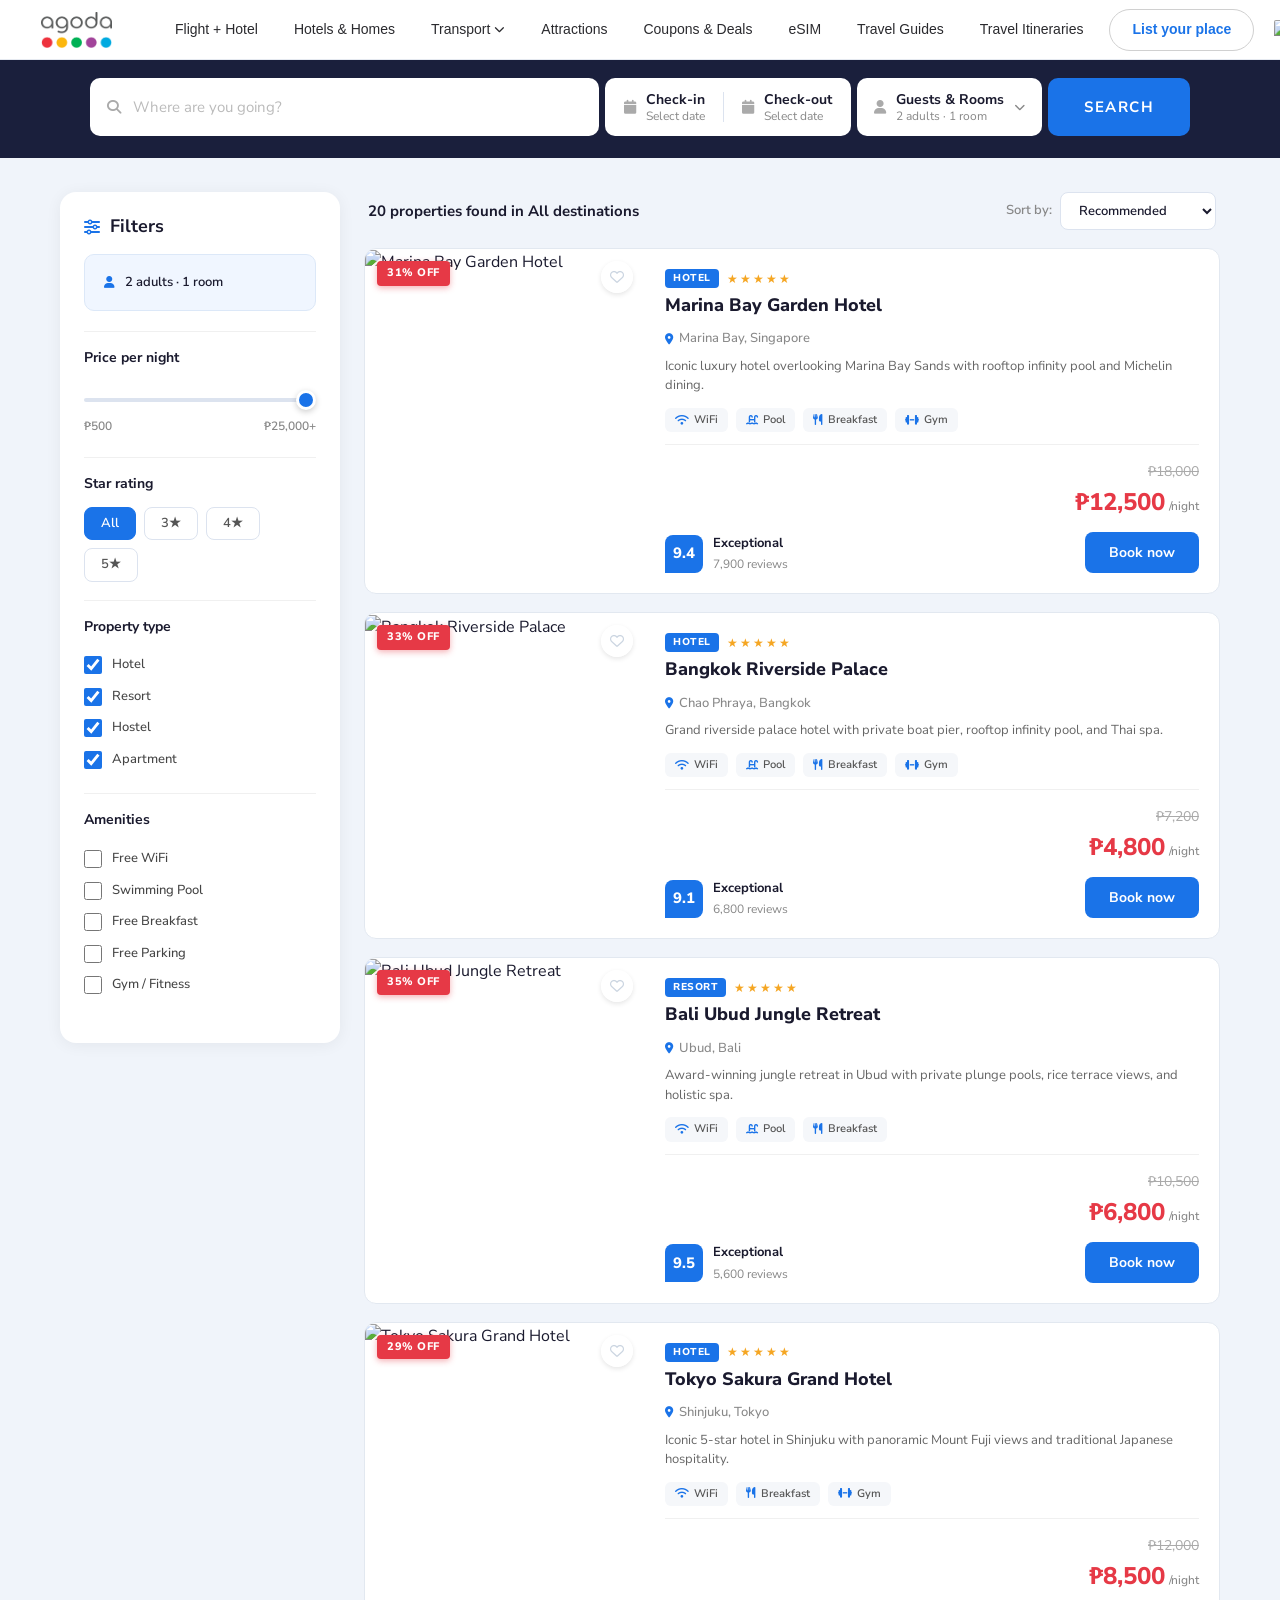
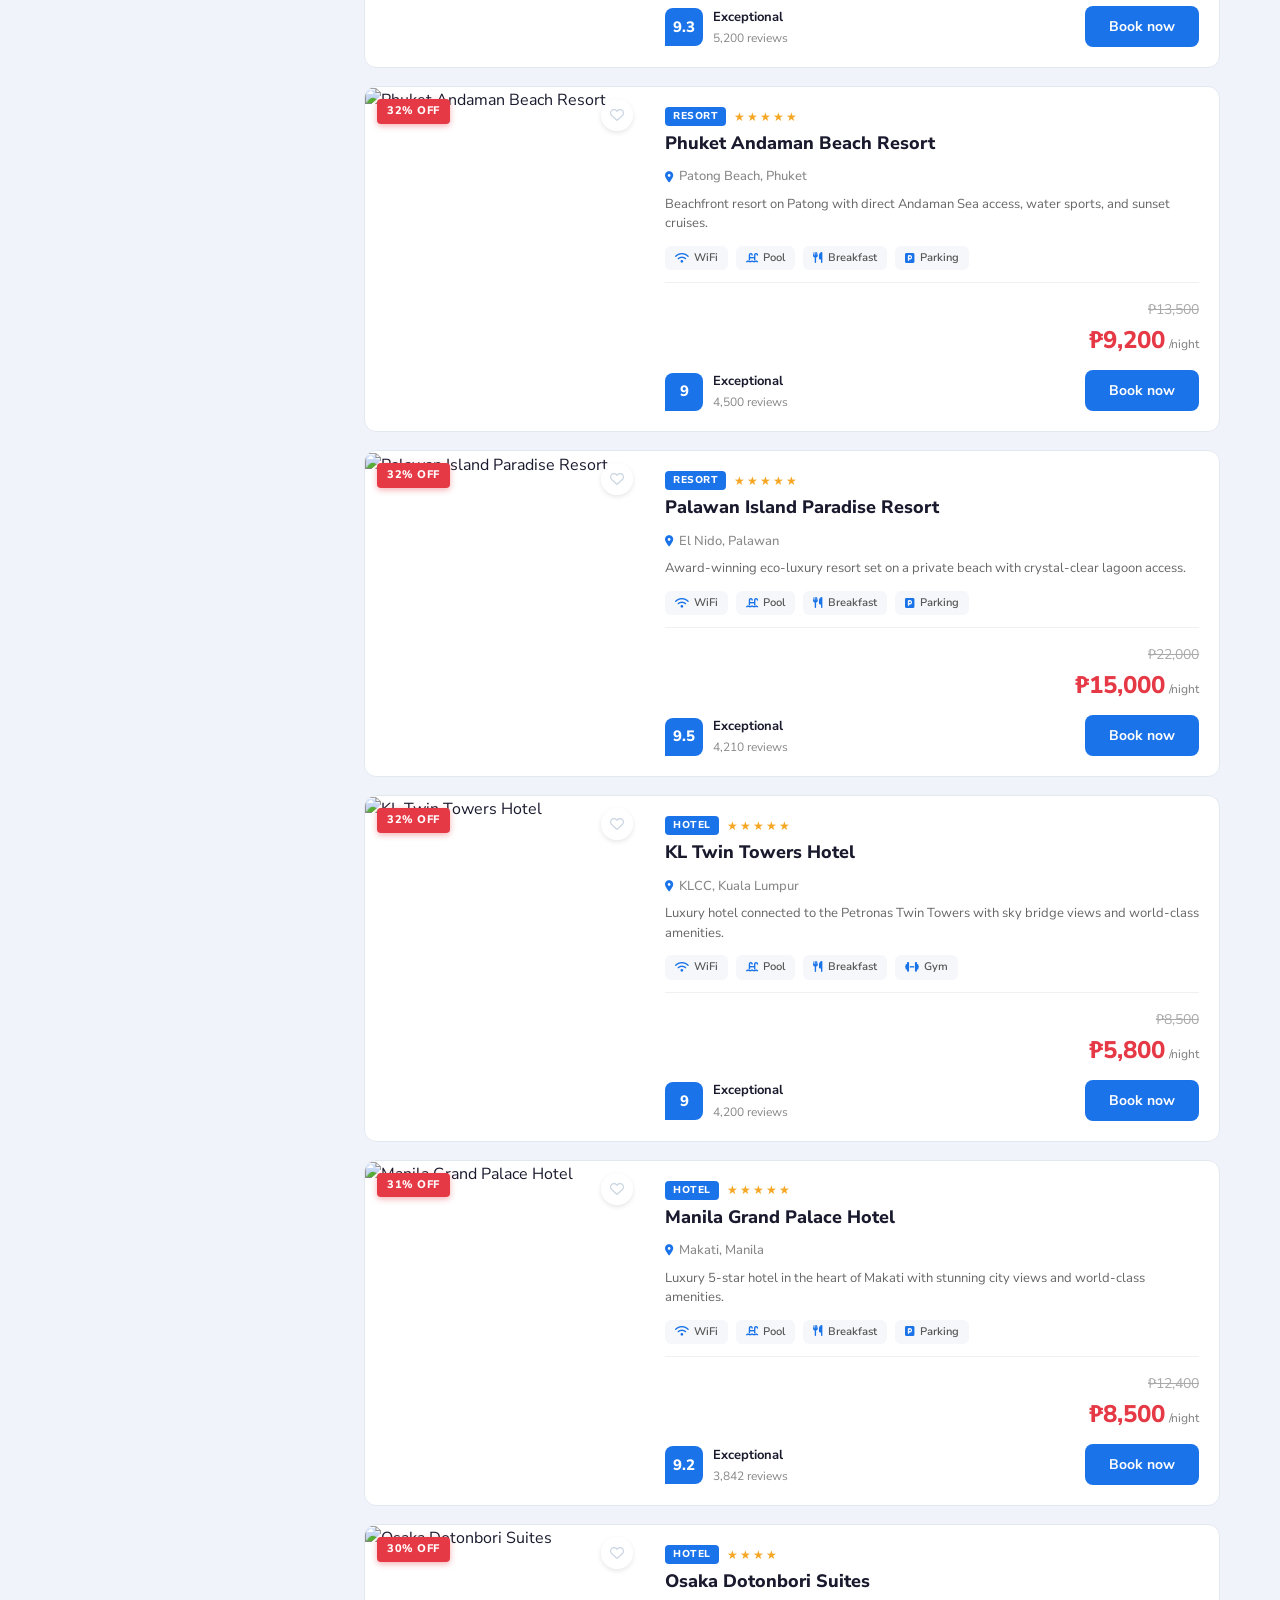
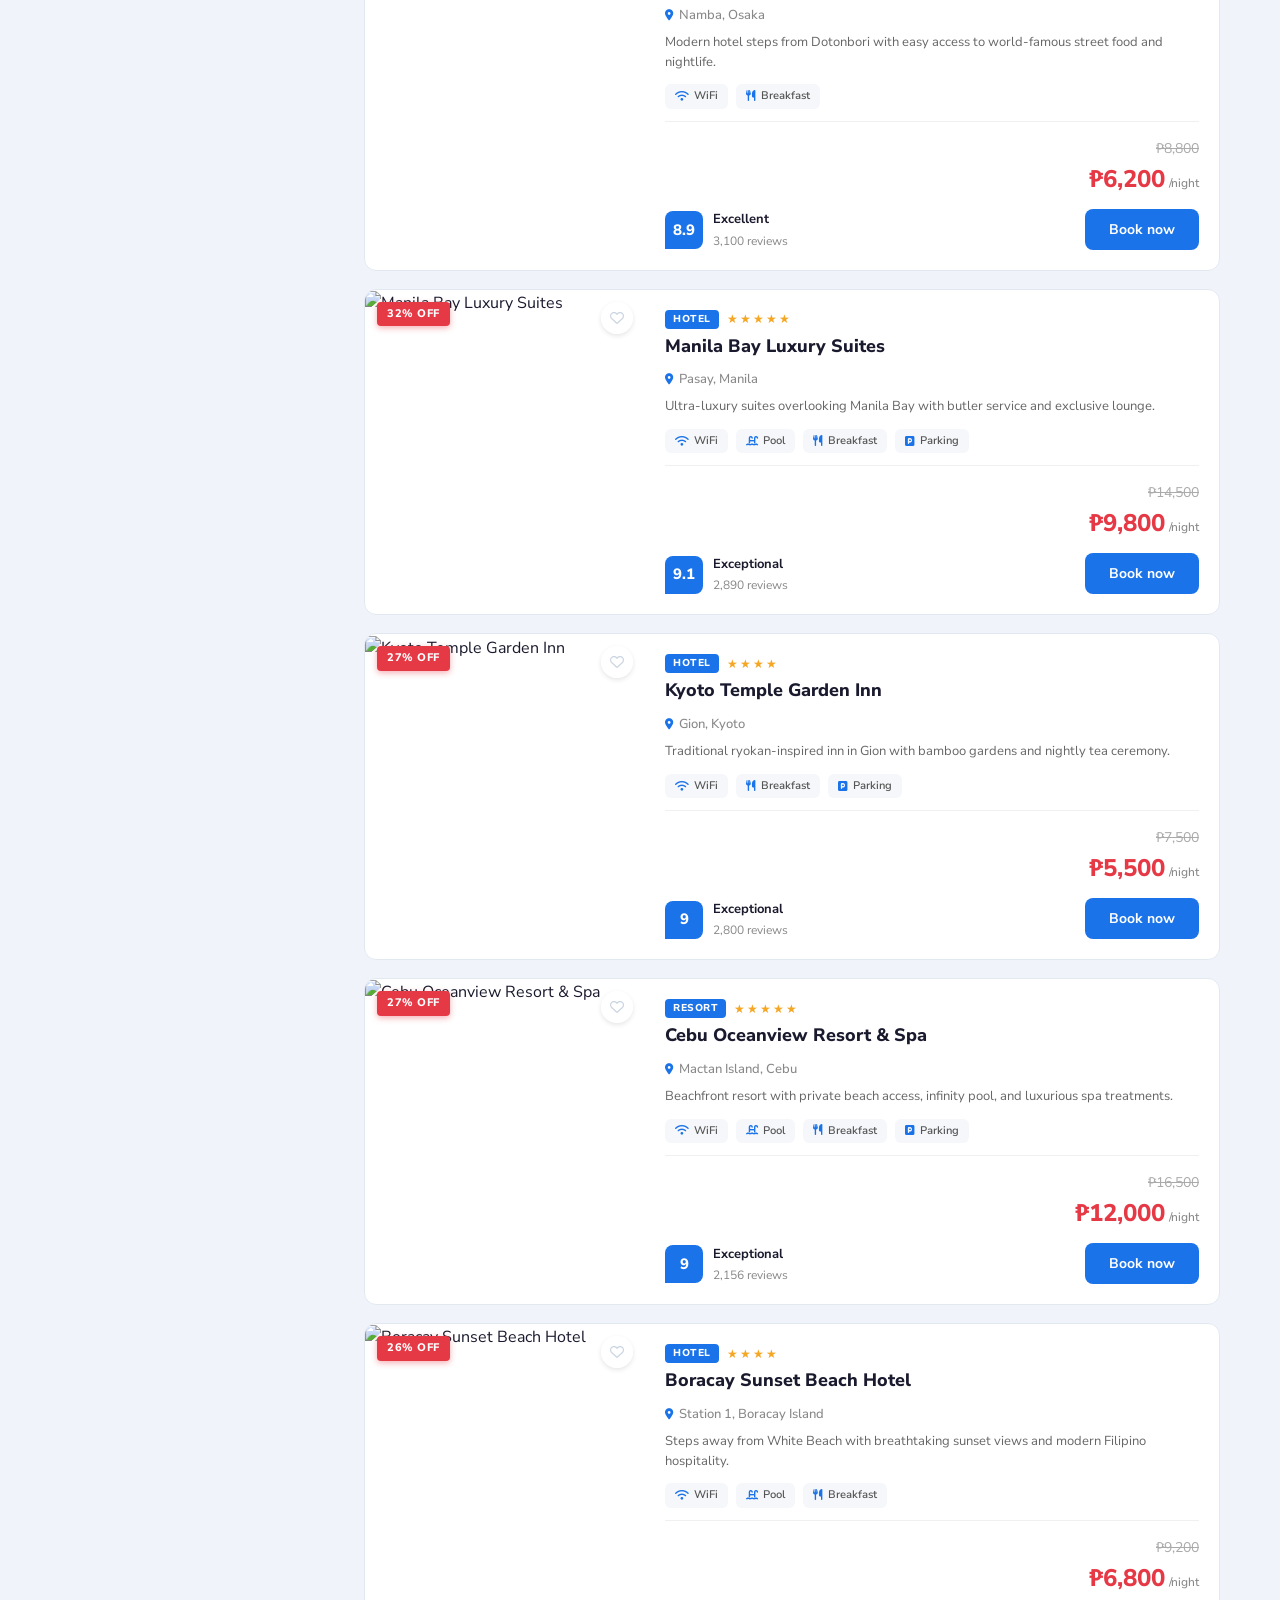
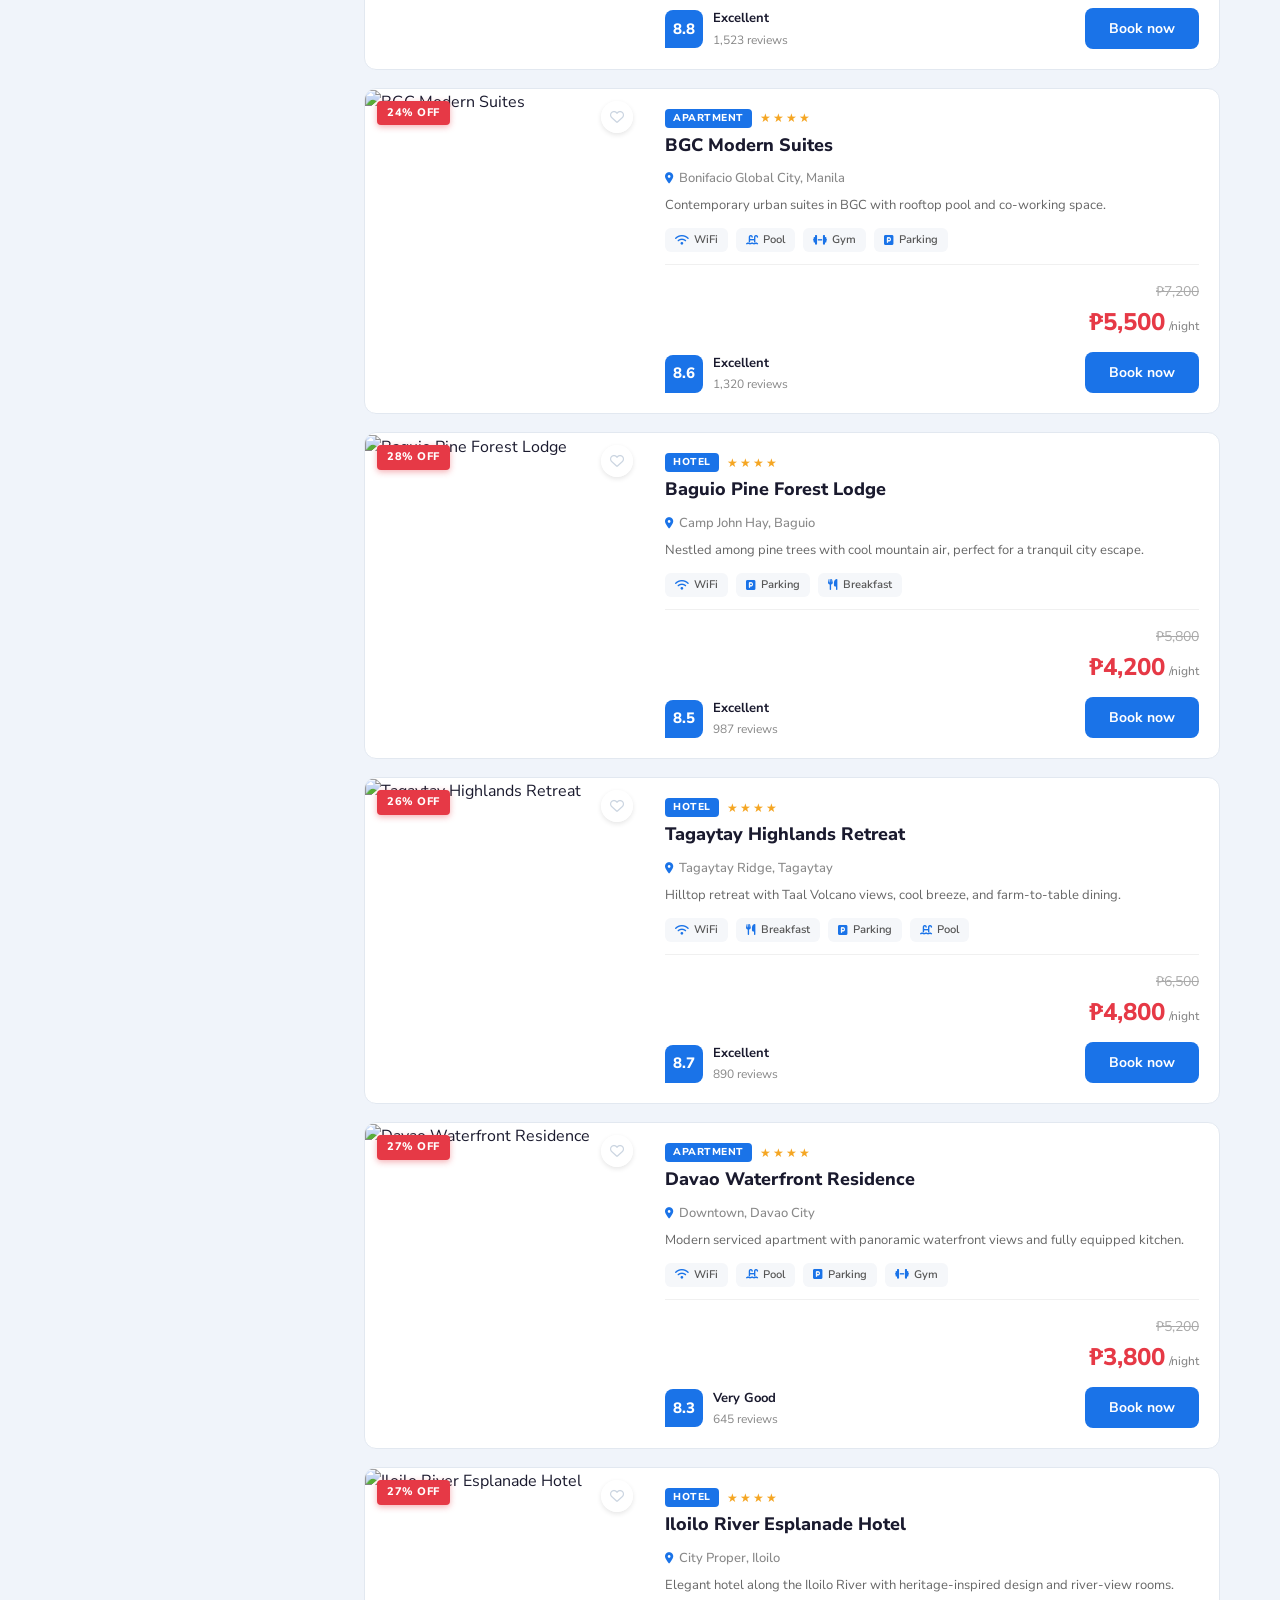
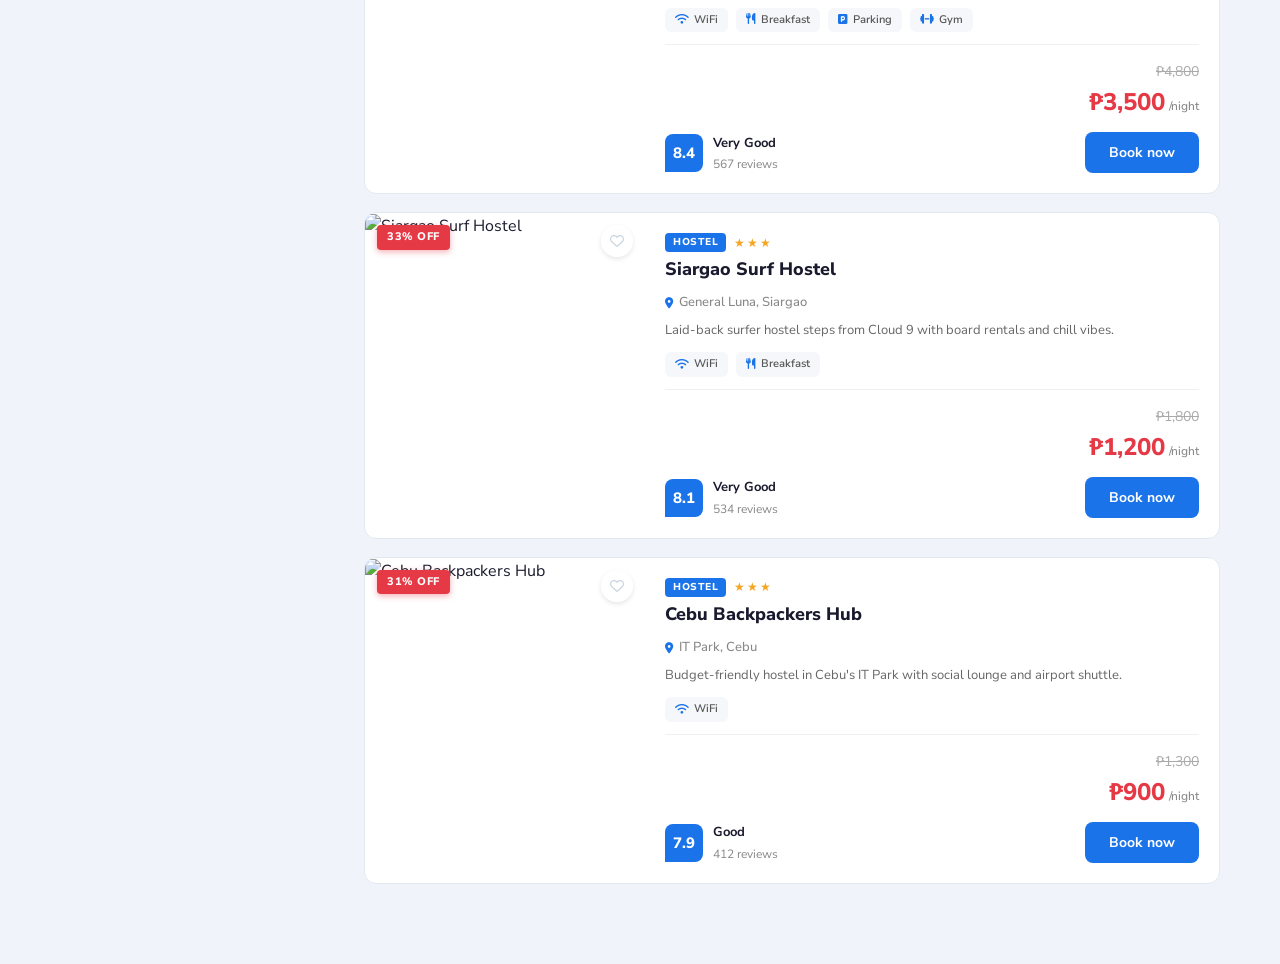
==== AGODA CODE/hotel.html @ a3267c27 "Add files via upload" ====
<!DOCTYPE html>
<html lang="en">
<head>
  <meta charset="UTF-8" />
  <meta name="viewport" content="width=device-width, initial-scale=1.0"/>
  <title>Hotels – Agoda</title>
  <meta name="description" content="Search and compare the best hotel deals. Find your perfect stay with Agoda."/>
  <!-- Google Fonts -->
  <link href="https://fonts.googleapis.com/css2?family=DM+Sans:wght@300;400;500;600;700&family=Playfair+Display:wght@700&display=swap" rel="stylesheet"/>
  <!-- Bootstrap CSS -->
  <link href="https://cdn.jsdelivr.net/npm/bootstrap@5.3.3/dist/css/bootstrap.min.css" rel="stylesheet"/>
  <!-- Font Awesome -->
  <link href="https://cdnjs.cloudflare.com/ajax/libs/font-awesome/6.5.0/css/all.min.css" rel="stylesheet"/>
  <!-- Custom CSS -->
  <link rel="stylesheet" href="style.css"/>
  <link rel="stylesheet" href="hotel.css"/>
  <link rel="stylesheet" href="search.css"/>
</head>
<body>

<!-- ===== NAVBAR ===== -->
<nav class="top-nav">
  <div class="nav-inner">
    <div class="logo-wrap">
      <a href="index.html">
        <img src="Agoda_logo_2019.svg.png" alt="logo" width="71" height="36">
      </a>
    </div>
    <div class="nav-links">
      <a href="#">Flight + Hotel</a>
      <a href="#">Hotels &amp; Homes</a>
      <a href="#">Transport <i class="fa fa-chevron-down fa-xs"></i></a>
      <a href="#">Attractions</a>
      <a href="#">Coupons &amp; Deals</a>
      <a href="#">eSIM</a>
      <a href="#">Travel Guides</a>
      <a href="#">Travel Itineraries</a>
    </div>
    <div class="nav-right">
    </div>
  </div>
</nav>


<!-- ===== SEARCH BAR ===== -->
<div class="search-bar-wrap">
  <div class="search-bar">

    <!-- Destination with Agoda-style dropdown -->
    <div class="search-field search-destination hotel-dest-field">
      <div class="hotel-dest-wrap">
        <div class="search-trigger hotel-search-trigger">
          <div class="search-trigger-inner">
            <i class="fa fa-search search-trigger-icon"></i>
            <input type="text" class="search-trigger-input" id="searchInput"
              placeholder="Where are you going?" autocomplete="off"/>
          </div>
        </div>
        <!-- Dropdown -->
        <div class="search-dropdown" id="searchDropdown">
          <div class="search-section" id="recentSection" style="display:none;">
            <p class="search-section-title">Recent search</p>
            <div class="recent-item" id="recentItem" onclick="useRecent()">
              <div class="recent-left">
                <i class="fa fa-clock-rotate-left recent-icon"></i>
                <div class="recent-item-info">
                  <p class="recent-city" id="recentCity">—</p>
                  <p class="recent-dates" id="recentDates">—</p>
                </div>
              </div>
              <div class="recent-guests"><i class="fa fa-user"></i><span id="recentGuests">2</span></div>
            </div>
          </div>
          <div class="search-section" id="citySection" style="display:none;">
            <p class="search-section-label">City</p>
            <div class="search-results-list" id="cityResults"></div>
          </div>
          <div class="search-columns" id="columnsSection" style="display:none;"></div>
          <div class="search-popular" id="popularSection">
            <p class="search-section-title">Popular destinations</p>
            <div class="popular-list" id="popularList"></div>
          </div>
        </div><!-- /search-dropdown -->
      </div><!-- /hotel-dest-wrap -->
    </div><!-- /search-destination -->

    <div class="search-divider"></div>

    <!-- Check-in & Check-out combined -->
    <div class="search-field search-dates-combined">
      <!-- Check-in -->
      <div class="date-half" onclick="document.getElementById('checkinDate').showPicker()">
        <i class="fa fa-calendar search-icon"></i>
        <div class="search-date-text">
          <span class="search-date-label" id="checkinLabel">Check-in</span>
          <span class="search-date-day" id="checkinDay">Select date</span>
        </div>
        <input type="date" id="checkinDate" class="hidden-date"/>
      </div>

      <!-- Divider line -->
      <div class="date-inner-divider"></div>

      <!-- Check-out -->
      <div class="date-half" onclick="document.getElementById('checkoutDate').showPicker()">
        <i class="fa fa-calendar search-icon"></i>
        <div class="search-date-text">
          <span class="search-date-label" id="checkoutLabel">Check-out</span>
          <span class="search-date-day" id="checkoutDay">Select date</span>
        </div>
        <input type="date" id="checkoutDate" class="hidden-date"/>
      </div>
    </div>

    <div class="search-divider"></div>

    <!-- Guests -->
    <div class="search-field search-guests" id="guestsField">
      <i class="fa fa-user search-icon"></i>
      <div class="search-date-text">
        <span class="search-date-label">Guests & Rooms</span>
        <span class="search-date-day" id="guestSummary">2 adults · 1 room</span>
      </div>
      <i class="fa fa-chevron-down" style="font-size:11px; color:#888;"></i>

      <!-- Guests dropdown -->
      <div class="guests-dropdown" id="guestsDropdown">
        <div class="guest-row">
          <span>Adults</span>
          <div class="guest-counter">
            <button onclick="changeGuestHotel('adults', -1)">−</button>
            <span id="adultsCount">2</span>
            <button onclick="changeGuestHotel('adults', 1)">+</button>
          </div>
        </div>
        <div class="guest-row">
          <span>Children</span>
          <div class="guest-counter">
            <button onclick="changeGuestHotel('children', -1)">−</button>
            <span id="childrenCount">0</span>
            <button onclick="changeGuestHotel('children', 1)">+</button>
          </div>
        </div>
        <div class="guest-row">
          <span>Rooms</span>
          <div class="guest-counter">
            <button onclick="changeGuestHotel('rooms', -1)">−</button>
            <span id="roomsCount">1</span>
            <button onclick="changeGuestHotel('rooms', 1)">+</button>
          </div>
        </div>
        <button class="guests-done" onclick="closeGuestsDropdown()">Done</button>
      </div>
    </div>

    <!-- Search Button -->
    <button class="search-btn" id="hotelSearchBtn">SEARCH</button>

  </div>
</div>


<!-- ===== MAIN CONTENT ===== -->
<div class="hotel-page-layout">

  <!-- ── LEFT: FILTERS SIDEBAR ── -->
  <aside class="filters-sidebar" id="filtersSidebar">
    <h3 class="filters-title"><i class="fa fa-sliders"></i> Filters</h3>

    <!-- Search summary -->
    <div class="filter-search-summary" id="filterSearchSummary"></div>

    <!-- Price Range -->
    <div class="filter-group">
      <h4 class="filter-group-title">Price per night</h4>
      <div class="price-range-wrap">
        <input type="range" id="priceRange" min="500" max="25000" value="25000" step="500"/>
        <div class="price-range-labels">
          <span>₱500</span>
          <span id="priceRangeValue">₱25,000+</span>
        </div>
      </div>
    </div>

    <!-- Star Rating -->
    <div class="filter-group">
      <h4 class="filter-group-title">Star rating</h4>
      <div class="star-filter-row" id="starFilterRow">
        <button class="star-filter-btn active" data-stars="0">All</button>
        <button class="star-filter-btn" data-stars="3">3★</button>
        <button class="star-filter-btn" data-stars="4">4★</button>
        <button class="star-filter-btn" data-stars="5">5★</button>
      </div>
    </div>

    <!-- Property Type -->
    <div class="filter-group">
      <h4 class="filter-group-title">Property type</h4>
      <label class="filter-check"><input type="checkbox" value="Hotel" checked/> Hotel</label>
      <label class="filter-check"><input type="checkbox" value="Resort" checked/> Resort</label>
      <label class="filter-check"><input type="checkbox" value="Hostel" checked/> Hostel</label>
      <label class="filter-check"><input type="checkbox" value="Apartment" checked/> Apartment</label>
    </div>

    <!-- Amenities -->
    <div class="filter-group">
      <h4 class="filter-group-title">Amenities</h4>
      <label class="filter-check"><input type="checkbox" value="wifi"/> Free WiFi</label>
      <label class="filter-check"><input type="checkbox" value="pool"/> Swimming Pool</label>
      <label class="filter-check"><input type="checkbox" value="breakfast"/> Free Breakfast</label>
      <label class="filter-check"><input type="checkbox" value="parking"/> Free Parking</label>
      <label class="filter-check"><input type="checkbox" value="gym"/> Gym / Fitness</label>
    </div>
  </aside>

  <!-- ── RIGHT: HOTEL LISTINGS ── -->
  <main class="hotel-listings-main">
    <!-- Sort bar -->
    <div class="sort-bar">
      <div class="results-count" id="resultsCount">Loading hotels...</div>
      <div class="sort-options">
        <label class="sort-label">Sort by:</label>
        <select id="sortSelect" class="sort-select">
          <option value="recommended">Recommended</option>
          <option value="price-low">Price: Low to High</option>
          <option value="price-high">Price: High to Low</option>
          <option value="rating">Guest Rating</option>
          <option value="stars">Star Rating</option>
        </select>
      </div>
    </div>

    <!-- Hotel cards container -->
    <div class="hotel-cards-list" id="hotelCardsList">
      <!-- Cards rendered by JS -->
    </div>

    <!-- No results message -->
    <div class="no-results" id="noResults" style="display:none;">
      <i class="fa fa-search"></i>
      <h3>No hotels found</h3>
      <p>Try adjusting your filters or search for a different destination.</p>
    </div>
  </main>

</div>


<!-- Bootstrap JS -->
<script src="https://cdn.jsdelivr.net/npm/bootstrap@5.3.3/dist/js/bootstrap.bundle.min.js"></script>
<script src="navbar.js"></script>
<script src="search.js"></script>
<script src="hotel.js"></script>
</body>
</html>
---- AGODA CODE/style.css ----
/* ===== GOOGLE FONTS ===== */
@import url('https://fonts.googleapis.com/css2?family=Nunito+Sans:wght@400;500;600;700&display=swap');

/* ===== CSS VARIABLES ===== */
:root {
  --agoda-blue: #1a73e8;
  --agoda-dark: #0e2240;
  --agoda-accent: #e63946;
  --agoda-light: #f4f7fc;
  --nav-height: 60px;
}

/* ===== RESET ===== */
*, *::before, *::after { box-sizing: border-box; margin: 0; padding: 0; }

body {
  font-family: 'Nunito Sans', sans-serif;
  background: #f0f4fa;
  color: #1a1a2e;
}

/* =============================================================
   NAVBAR
   ============================================================= */
.top-nav {
  background: #ffffff;
  height: var(--nav-height);
  padding: 0 16px;
  position: sticky;
  top: 0;
  z-index: 600;
  display: flex;
  align-items: center;
  border-bottom: 1px solid #e5e9f0;
  font-family: "Helvetica Neue", Helvetica, Arial, sans-serif;
}

.nav-inner {
  display: flex;
  align-items: center;
  height: 100%;
  flex: 1;
}

.logo-wrap {
  flex-shrink: 0;
  display: flex;
  align-items: center;
  margin-right: 45px;
  margin-left: 25px;
}

/* ── Nav Links ── */
.nav-links {
  display: flex;
  align-items: center;
  flex: 1;
}

.nav-links a {
  font-family: "Helvetica Neue", Helvetica, Arial, sans-serif;
  font-size: 14px;
  font-weight: 400;
  color: #2A2A2E;
  text-decoration: none;
  padding: 6px 18px;
  border-radius: 6px;
  white-space: nowrap;
  transition: color 0.15s;
}

.nav-links a:hover { color: var(--agoda-blue); }

/* ── Nav Right ── */
.nav-right {
  display: flex;
  align-items: center;
  height: var(--nav-height);
  flex-shrink: 0;
}

.nav-right-inner {
  display: flex;
  align-items: center;
  height: 100%;
  padding: 0 8px;
}

/* ── List Your Place Button ── */
.btn-list {
  font-family: "Helvetica Neue", Helvetica, Arial, sans-serif;
  font-size: 14px;
  font-weight: 600;
  color: var(--agoda-blue);
  border: 1.5px solid #d0d0d0;
  border-radius: 999px;
  background: #ffffff;
  height: 42px;
  padding: 0 22px;
  cursor: pointer;
  white-space: nowrap;
  transition: all 0.15s;
  margin-right: 4px;
}

.btn-list:hover { border-color: var(--agoda-blue); background: #f0f6ff; }

/* ── Language Button ── */
.nav-lang-btn {
  display: flex;
  align-items: center;
  justify-content: center;
  width: 58px;
  height: 52px;
  padding: 16px;
  background: none;
  border: none;
  cursor: pointer;
  border-radius: 6px;
  transition: background 0.15s;
}

.nav-flag {
  width: 26px;
  height: 20px;
  object-fit: cover;
  border-radius: 2px;
  display: block;
}

/* ── Currency Button ── */
.nav-currency-btn {
  display: flex;
  align-items: center;
  justify-content: center;
  height: 47.81px;
  padding: 0 16px;
  background: none;
  border: none;
  font-family: "Helvetica Neue", Helvetica, Arial, sans-serif;
  font-size: 14px;
  font-weight: 400;
  color: #2A2A2E;
  cursor: pointer;
  border-radius: 6px;
  transition: background 0.15s;
}

/* ── Sign In Link ── */
.nav-signin {
  font-family: "Helvetica Neue", Helvetica, Arial, sans-serif;
  font-size: 14px;
  font-weight: 600;
  color: var(--agoda-blue);
  text-decoration: none;
  padding: 0 14px;
  white-space: nowrap;
  transition: color 0.15s;
}

.nav-signin:hover { color: #1558b0; }

/* ── Create Account Button ── */
.btn-create-account {
  font-family: "Helvetica Neue", Helvetica, Arial, sans-serif;
  font-size: 14px;
  font-weight: 600;
  color: var(--agoda-blue);
  background: #ffffff;
  border: 1.5px solid #d0d0d0;
  border-radius: 999px;
  height: 42px;
  padding: 0 22px;
  cursor: pointer;
  white-space: nowrap;
  transition: all 0.15s;
  margin-right: 8px;
}

.btn-create-account:hover { border-color: var(--agoda-blue); background: #f0f6ff; }

/* ── Hamburger ── */
.nav-hamburger {
  display: flex;
  align-items: center;
  justify-content: center;
  width: 40px;
  height: 40px;
  background: none;
  border: none;
  cursor: pointer;
  border-radius: 6px;
  font-size: 18px;
  color: #2A2A2E;
  transition: background 0.15s;
}

.nav-hamburger:hover { background: #f5f5f5; }

/* ── Logged-in: User Button ── */
.nav-user-wrap { position: relative; }

.nav-user {
  display: flex;
  align-items: center;
  gap: 10px;
  height: 42px;
  padding: 6px 14px;
  background: none;
  border: none;
  border-radius: 8px;
  cursor: pointer;
  transition: background 0.15s;
}

.nav-user:hover { background: #f5f5f5; }

.avatar {
  width: 40px;
  height: 40px;
  border-radius: 50%;
  background: #e05c2a;
  color: #f9f9fa;
  font-family: "Helvetica Neue", Helvetica, Arial, sans-serif;
  font-size: 16px;
  font-weight: 700;
  display: flex;
  align-items: center;
  justify-content: center;
  flex-shrink: 0;
}

.user-info {
  display: flex;
  flex-direction: column;
  align-items: flex-start;
  gap: 2px;
  line-height: 1;
}

.user-name {
  font-family: "Helvetica Neue", Helvetica, Arial, sans-serif;
  font-size: 14px;
  font-weight: 600;
  color: #2A2A2E;
  white-space: nowrap;
  display: block;
}

.vip-badge-img {
  height: 20px;
  width: auto;
  display: block;
}

/* ── Logged-in: Points Button ── */
.nav-points {
  display: flex;
  align-items: center;
  gap: 4px;
  height: 42px;
  padding: 0 8px;
  background: none;
  border: none;
  border-radius: 6px;
  cursor: pointer;
  white-space: nowrap;
  transition: background 0.15s;
}

.nav-points .fa-circle-dollar-to-slot { font-size: 16px; color: #2A2A2E; }
.points-value { font-family: "Helvetica Neue", Helvetica, Arial, sans-serif; font-size: 14px; font-weight: 400; color: #704DFF; }
.nav-chevron  { font-size: 10px; color: #aaa; }

/* ── Dropdown Menu (logout popup) ── */
.dropdown-menu {
  position: absolute;
  top: 45px;
  right: 0;
  width: 230px;
  background: #fff;
  border-radius: 10px;
  box-shadow: 0 4px 20px rgba(0,0,0,0.15);
  display: none;
  padding: 10px 0;
  z-index: 1000;
}

.dropdown-menu a {
  display: block;
  padding: 10px 16px;
  color: #333;
  text-decoration: none;
  font-family: "Helvetica Neue", Helvetica, Arial, sans-serif;
  font-size: 14px;
}

.dropdown-menu a:hover { background: #f5f5f5; }

.menu-title {
  font-size: 12px;
  color: #888;
  padding: 10px 16px;
  font-family: "Helvetica Neue", Helvetica, Arial, sans-serif;
}

.logout-btn {
  width: 90%;
  margin: 10px auto;
  display: block;
  padding: 10px;
  border: 1px solid var(--agoda-blue);
  background: white;
  color: var(--agoda-blue);
  border-radius: 6px;
  cursor: pointer;
  font-family: "Helvetica Neue", Helvetica, Arial, sans-serif;
  font-size: 14px;
  font-weight: 600;
  transition: background 0.15s;
}

.logout-btn:hover { background: #f0f6ff; }

/* =============================================================
   HERO
   ============================================================= */
.hero {
  background: var(--agoda-hero-bg);
  padding: 25px 0 10px;
  position: relative;
  overflow: visible;
  min-height: 480px;
  margin: 0 375px;
}

.hero-skyline {
  position: absolute;
  bottom: 0; left: 0; right: 0;
  height: 140px;
  pointer-events: none;
  overflow: hidden;
}

.hero-skyline svg { width: 100%; height: 100%; }

.hero-title {
  font-family: "Helvetica Neue", Helvetica, Arial, sans-serif;
  font-size: 24px;
  font-weight: 700;
  line-height: 1.3;
  color: #fff;
  text-align: center;
  text-transform: uppercase;
  margin-bottom: 20px;
  position: relative;
  z-index: 2;
}

/* =============================================================
   SEARCH CONTAINER
   ============================================================= */
.search-container {
  position: relative;
  z-index: 3;
  margin: 0 auto;
  padding: 0 20px;
}

/* ── Tabs ── */
.search-tabs {
  list-style: none;
  margin: 0 10% -10px;
  padding: 0 50px;
  background: #fff;
  border-radius: 12px;
  display: flex;
  align-items: stretch;
  height: 48px;
  position: relative;
  z-index: 2;
  box-shadow: 0 2px 8px rgba(0,0,0,0.06);
  gap: 10px;
}

.stab {
  cursor: pointer;
  border-bottom: 3px solid transparent;
  list-style: none;
  transition: color 0.15s;
}

.stab-inner {
  display: flex;
  align-items: center;
  gap: 6px;
  padding: 0 14px;
  height: 48px;
}

.stab-inner i    { font-size: 14px; color: #2A2A2E; flex-shrink: 0; }
.stab-inner span { font-family: "Helvetica Neue", Helvetica, Arial, sans-serif; font-size: 14px; font-weight: 500; color: #6b7280; white-space: nowrap; }

.stab.active { border-bottom-color: #5392F9; }
.stab.active .stab-inner i,
.stab.active .stab-inner span { color: #1a56db; font-weight: 600; }
.stab:hover .stab-inner i,
.stab:hover .stab-inner span { color: #1a56db; }

/* ── Search Box ── */
.search-box {
  background: #f8f7f9;
  border-radius: 16px;
  box-shadow: 0 8px 40px rgba(0,0,0,0.14);
  padding: 40px 30px 30px 40px;
  position: relative;
}

/* ── Stay Toggle ── */
.stay-toggle { display: flex; gap: 8px; margin-bottom: 16px; }

.stay-toggle button {
  padding: 6px 18px;
  border-radius: 999px;
  border: 1.5px solid #ccc;
  background: #fff;
  font-family: "Helvetica Neue", Helvetica, Arial, sans-serif;
  font-size: 13px;
  font-weight: 500;
  cursor: pointer;
  color: #555;
  transition: all 0.15s;
}

.stay-toggle button.active { border-color: var(--agoda-blue); color: var(--agoda-blue); background: #e8f0fe; }

/* ── Destination Input ── */
.search-input-wrap { position: relative; margin-bottom: 10px; }

.search-input-wrap i {
  position: absolute;
  left: 16px;
  top: 50%;
  transform: translateY(-50%);
  color: #aaa;
  font-size: 16px;
}

.search-input-wrap input {
  width: 100%;
  padding: 12px 16px 12px 42px;
  border: none;
  border-radius: 12px;
  font-family: "Helvetica Neue", Helvetica, Arial, sans-serif;
  font-size: 15px;
  color: #1a1a1a;
  outline: none;
  background: #fff;
  box-shadow: 0 2px 12px rgba(0,0,0,0.12);
  transition: box-shadow 0.15s;
}

.search-input-wrap input:focus { box-shadow: 0 2px 16px rgba(26,115,232,0.18); }
.search-input-wrap input::placeholder { color: #aaa; }

/* ── Date & Guest Row ── */
.date-guest-row {
  display: grid;
  grid-template-columns: 1fr 1fr 1fr;
  gap: 10px;
  margin-bottom: 14px;
}

.date-box,
.guest-box {
  display: flex;
  align-items: center;
  gap: 10px;
  border: 1.5px solid #dce3ef;
  border-radius: 10px;
  padding: 12px 14px;
  cursor: pointer;
  background: #ffffff;
  transition: border-color 0.15s;
}

.date-box:hover,
.guest-box:hover  { border-color: var(--agoda-blue); }
.date-box.active,
.guest-box.active { border-color: var(--agoda-blue); background: #f0f5ff; }

.date-box i, .guest-box i { color: #aaa; font-size: 1rem; }
.date-box .label, .guest-box .label { font-size: 0.75rem; color: #aaa; display: block; }
.date-box .value, .guest-box .value { font-size: 14px; font-weight: 600; color: #222; display: block; }
.guest-box { justify-content: space-between; }

/* ── Guest Picker Popup ── */
.guest-picker-wrap { position: relative; }

#guest-picker {
  display: none;
  position: absolute;
  top: calc(100% + 6px);
  right: 0;
  z-index: 9999;
  background: #fff;
  border: 1px solid #e0e6f0;
  border-radius: 12px;
  box-shadow: 0 4px 24px rgba(0,0,0,0.12);
  width: 300px;
  padding: 6px 0;
  overflow: hidden;
}

.gp-row {
  display: flex;
  align-items: center;
  justify-content: space-between;
  padding: 14px 20px;
  border-bottom: 1px solid #f0f0f0;
}

.gp-row-last { border-bottom: none; }

.gp-label-wrap { display: flex; flex-direction: column; gap: 2px; }

.gp-label {
  font-family: "Helvetica Neue", Helvetica, Arial, sans-serif;
  font-size: 14px;
  font-weight: 700;
  color: #1a1a2e;
}

.gp-sublabel {
  font-family: "Helvetica Neue", Helvetica, Arial, sans-serif;
  font-size: 12px;
  color: #888;
}

.gp-counter {
  display: flex;
  align-items: center;
  gap: 12px;
}

.gp-count {
  font-family: "Helvetica Neue", Helvetica, Arial, sans-serif;
  font-size: 15px;
  font-weight: 700;
  color: #1a1a2e;
  min-width: 20px;
  text-align: center;
}

.gp-btn {
  width: 30px;
  height: 30px;
  border-radius: 50%;
  border: 1.5px solid #ccc;
  background: none;
  font-size: 18px;
  cursor: pointer;
  display: flex;
  align-items: center;
  justify-content: center;
  transition: all 0.15s;
  color: #555;
}

.gp-plus { border-color: #1a56db; color: #1a56db; }
.gp-minus:hover { background: #f5f5f5; border-color: #999; }
.gp-plus:hover  { background: #e8f0fe; }
.gp-btn:disabled { opacity: 0.35; cursor: default; }

/* ── Add Flight ── */
.add-flight {
  color: var(--agoda-blue);
  font-family: "Helvetica Neue", Helvetica, Arial, sans-serif;
  font-size: 13px;
  font-weight: 500;
  cursor: pointer;
  display: inline-flex;
  align-items: center;
  gap: 6px;
  border: none;
  background: none;
  padding: 4px 0 20px;
}

/* ── Search Button ── */
.btn-search {
  display: block;
  width: 45%;
  margin: -25px auto 0;
  padding: 14px;
  background: var(--agoda-blue);
  color: #fff;
  border: none;
  border-radius: 999px;
  font-family: "Helvetica Neue", Helvetica, Arial, sans-serif;
  font-size: 16px;
  font-weight: 700;
  letter-spacing: 2px;
  cursor: pointer;
  position: relative;
  z-index: 2;
  transition: background 0.15s, transform 0.1s;
}

.btn-search:hover  { background: #1558c0; transform: translateY(-1px); }
.btn-search:active { transform: translateY(0); }

/* =============================================================
   DATEPICKER POPUP
   ============================================================= */
.date-picker-wrap { position: relative; }

#picker-popup {
  display: none;
  position: absolute;
  top: calc(100% + 6px);
  left: 0;
  z-index: 9999;
  background: #fff;
  border: 1px solid #e0e6f0;
  border-radius: 12px;
  box-shadow: 0 4px 24px rgba(0,0,0,0.10);
  width: 640px;
  overflow: hidden;
}

.picker-tabs { display: flex; border-bottom: 1px solid #e0e6f0; }

.picker-tabs button {
  flex: 1;
  padding: 15px 20px;
  border: none;
  background: none;
  cursor: pointer;
  font-family: "Helvetica Neue", Helvetica, Arial, sans-serif;
  font-size: 15px;
  font-weight: 500;
  color: #888;
  border-bottom: 2.5px solid transparent;
  transition: color 0.15s, border-color 0.15s;
}

.picker-tabs button.active { color: #1a56db; border-bottom-color: #1a56db; font-weight: 600; }
.picker-tabs button:hover:not(.active) { color: #555; }

#tab-cal-content  { padding: 20px 24px 24px; }
#tab-flex-content { display: none; padding: 24px 24px 0; }

.cal-months { display: flex; gap: 32px; }
.cal-month  { flex: 1; }

.cal-month-header {
  display: flex;
  align-items: center;
  justify-content: space-between;
  margin-bottom: 14px;
}

.cal-month-header span:not(.nav-placeholder) {
  font-size: 15px;
  font-weight: 600;
  color: #1a1a2e;
  text-align: center;
  flex: 1;
}

.nav-placeholder { width: 28px; flex-shrink: 0; }

.nav-btn {
  width: 28px;
  height: 28px;
  border: none;
  background: none;
  cursor: pointer;
  font-size: 20px;
  color: #555;
  display: flex;
  align-items: center;
  justify-content: center;
  border-radius: 50%;
  transition: background 0.15s, color 0.15s;
  flex-shrink: 0;
  padding-bottom: 2px;
}

.nav-btn:hover { background: #f0f4ff; color: #1a56db; }

.cal-grid {
  display: grid;
  grid-template-columns: repeat(7, 1fr);
  text-align: center;
}

.day-name { font-size: 12px; font-weight: 600; color: #888; padding: 4px 0 10px; text-align: center; }

.day-cell {
  display: flex;
  align-items: center;
  justify-content: center;
  height: 36px;
  cursor: pointer;
  position: relative;
}

.day-cell.empty,
.day-cell.past  { cursor: default; }

.day-cell span {
  width: 32px;
  height: 32px;
  display: flex;
  align-items: center;
  justify-content: center;
  border-radius: 50%;
  font-size: 13px;
  font-weight: 400;
  color: #1a1a2e;
  position: relative;
  z-index: 1;
  transition: background 0.12s, color 0.12s;
}

.day-cell:not(.past):not(.empty):not(.selected-start):not(.selected-end):hover span { background: #e8effe; color: #1a56db; }

.day-cell.in-range         { background: #e8effe; }
.day-cell.in-range span    { color: #1a56db; }
.day-cell.selected-start   { background: linear-gradient(to right, transparent 50%, #e8effe 50%); }
.day-cell.selected-start span { background: #1a56db; color: #fff; font-weight: 600; }
.day-cell.selected-end     { background: linear-gradient(to left, transparent 50%, #e8effe 50%); }
.day-cell.selected-end span   { background: #1a56db; color: #fff; font-weight: 600; }
.day-cell.selected-start.selected-end { background: transparent; }
.day-cell.today:not(.selected-start):not(.selected-end) span { border: 1.5px solid #1a56db; color: #1a56db; }
.day-cell.past span        { color: #ccc; }

.day-cell.today:not(.selected-start):not(.selected-end)::after {
  content: '';
  position: absolute;
  bottom: 3px;
  left: 50%;
  transform: translateX(-50%);
  width: 4px;
  height: 4px;
  border-radius: 50%;
  background: #1a56db;
}

/* =============================================================
   FLEXIBLE TAB
   ============================================================= */
.flex-section   { margin-bottom: 24px; }

.flex-heading {
  font-family: "Helvetica Neue", Helvetica, Arial, sans-serif;
  font-size: 15px;
  font-weight: 700;
  color: #1a1a2e;
  margin-bottom: 14px;
}

.flex-subheading {
  font-family: "Helvetica Neue", Helvetica, Arial, sans-serif;
  font-size: 12px;
  color: #888;
  margin-top: -10px;
  margin-bottom: 14px;
}

.flex-duration-row { display: flex; gap: 10px; margin-bottom: 14px; flex-wrap: wrap; }

.flex-duration-btn {
  padding: 7px 20px;
  border-radius: 999px;
  border: 1.5px solid #ccc;
  background: #fff;
  font-family: "Helvetica Neue", Helvetica, Arial, sans-serif;
  font-size: 13px;
  font-weight: 500;
  color: #444;
  cursor: pointer;
  transition: all 0.15s;
}

.flex-duration-btn:hover,
.flex-duration-btn.active { border-color: #1a56db; color: #1a56db; background: #eef2ff; }

.flex-weekend-label {
  display: flex;
  align-items: center;
  gap: 8px;
  cursor: pointer;
  font-family: "Helvetica Neue", Helvetica, Arial, sans-serif;
  font-size: 13px;
  font-weight: 500;
  color: #1a56db;
  user-select: none;
}

.flex-weekend-label input[type="checkbox"] {
  width: 16px;
  height: 16px;
  accent-color: #1a56db;
  cursor: pointer;
  border-radius: 4px;
  flex-shrink: 0;
}

.flex-months-wrap { display: flex; align-items: center; gap: 8px; }
.flex-months-row  { display: flex; gap: 10px; overflow: hidden; flex: 1; }

.flex-month-card {
  display: flex;
  flex-direction: column;
  align-items: center;
  justify-content: center;
  gap: 6px;
  min-width: 90px;
  height: 80px;
  border: 1.5px solid #dce3ef;
  border-radius: 10px;
  background: #fff;
  cursor: pointer;
  transition: all 0.15s;
  flex-shrink: 0;
  padding: 10px;
}

.flex-month-card:hover,
.flex-month-card.active { border-color: #1a56db; }
.flex-month-card.active { border-width: 2px; }

.flex-month-card i { font-size: 18px; color: #555; }
.flex-month-card.active i { color: #1a56db; }

.flex-month-name { font-family: "Helvetica Neue", Helvetica, Arial, sans-serif; font-size: 13px; font-weight: 500; color: #1a1a2e; line-height: 1; }
.flex-month-year { font-family: "Helvetica Neue", Helvetica, Arial, sans-serif; font-size: 12px; color: #888; line-height: 1; }

.flex-months-arrow {
  width: 32px;
  height: 32px;
  border-radius: 50%;
  border: 1.5px solid #dce3ef;
  background: #fff;
  font-size: 22px;
  color: #555;
  cursor: pointer;
  display: flex;
  align-items: center;
  justify-content: center;
  flex-shrink: 0;
  transition: all 0.15s;
  padding-bottom: 2px;
}

.flex-months-arrow:hover { border-color: #1a56db; color: #1a56db; background: #f0f4ff; }

.flex-footer {
  display: flex;
  justify-content: flex-end;
  align-items: center;
  gap: 12px;
  padding: 16px 0 20px;
  border-top: 1px solid #f0f0f0;
  margin-top: 4px;
}

.flex-btn-clear {
  background: none;
  border: none;
  font-family: "Helvetica Neue", Helvetica, Arial, sans-serif;
  font-size: 14px;
  font-weight: 600;
  color: #555;
  cursor: pointer;
  padding: 8px 16px;
  border-radius: 999px;
  transition: background 0.15s;
}

.flex-btn-clear:hover { background: #f5f5f5; }

.flex-btn-select {
  background: #1a56db;
  border: none;
  font-family: "Helvetica Neue", Helvetica, Arial, sans-serif;
  font-size: 14px;
  font-weight: 700;
  color: #fff;
  cursor: pointer;
  padding: 9px 24px;
  border-radius: 999px;
  transition: background 0.15s;
}

.flex-btn-select:hover { background: #1447b8; }

/* =============================================================
   TOP DESTINATIONS SECTION
   ============================================================= */
.section-wrap { max-width: 1100px; margin: 60px auto 40px; padding: 0 20px; }

.section-title {
  font-family: 'Playfair Display', serif;
  font-size: 1.6rem;
  font-weight: 700;
  color: #1a1a2e;
  margin-bottom: 24px;
}

.dest-grid { display: grid; grid-template-columns: repeat(5, 1fr); gap: 14px; }

.dest-card {
  border-radius: 14px;
  overflow: hidden;
  position: relative;
  cursor: pointer;
  aspect-ratio: 3/4;
  transition: transform 0.2s, box-shadow 0.2s;
}

.dest-card:hover { transform: translateY(-4px); box-shadow: 0 12px 32px rgba(0,0,0,0.18); }
.dest-card img   { width: 100%; height: 100%; object-fit: cover; display: block; }

.dest-card-overlay {
  position: absolute;
  bottom: 0; left: 0; right: 0;
  background: linear-gradient(transparent, rgba(0,0,0,0.7));
  padding: 40px 12px 14px;
  color: #fff;
}

.dest-card-name  { font-weight: 700; font-size: 0.95rem; }
.dest-card-count { font-size: 0.78rem; opacity: 0.85; }

/* =============================================================
   MOBILE CTA
   ============================================================= */
.mobile-cta {
  position: fixed;
  bottom: 20px;
  right: 20px;
  background: var(--agoda-blue);
  color: #fff;
  padding: 12px 20px;
  border-radius: 30px;
  font-size: 0.85rem;
  font-weight: 600;
  display: flex;
  align-items: center;
  gap: 8px;
  box-shadow: 0 4px 20px rgba(26,115,232,0.5);
  cursor: pointer;
  border: none;
  z-index: 999;
  animation: bounce 2s infinite;
}

@keyframes bounce {
  0%, 100% { transform: translateY(0); }
  50%       { transform: translateY(-4px); }
}

/* =============================================================
   RESPONSIVE
   ============================================================= */
@media (max-width: 1100px) {
  .nav-links a { padding: 6px 8px; font-size: 13px; }
}

@media (max-width: 768px) {
  .nav-links      { display: none; }
  .user-info      { display: none; }
  .points-value   { display: none; }
  .btn-list       { display: none; }
  .hero-title     { font-size: 1.4rem; letter-spacing: 1px; }
  .search-box     { padding: 20px 16px 24px; }
  .search-tabs    { padding: 0 8px; overflow-x: auto; }
  .date-guest-row { grid-template-columns: 1fr; }
  .dest-grid      { grid-template-columns: repeat(2, 1fr); }
  .btn-search     { width: 100%; }
}
---- AGODA CODE/hotel.css ----
/* =============================================================
   SEARCH BAR (sticky top)
   ============================================================= */
.search-bar-wrap {
  background: #1a1f3c;
  padding: 18px 0 22px;
  display: flex;
  justify-content: center;
  align-items: center;

  position: sticky;
  top: 0;
  z-index: 1000;
}

.search-bar {
  display: flex;
  align-items: center;
  gap: 6px;
  width: 1100px;
  max-width: 95vw;
}

/* ── Each field is its own white box ── */
.search-field {
  display: flex;
  align-items: center;
  gap: 10px;
  padding: 0 16px;
  height: 58px;
  background: #ffffff;
  border-radius: 10px;
  border: 1.5px solid transparent;
  cursor: pointer;
  position: relative;
  flex-shrink: 0;
  transition: border-color 0.15s, box-shadow 0.15s;
}

.search-field:hover {
  border-color: var(--agoda-blue);
}

.search-field:focus-within {
  border-color: var(--agoda-blue);
  box-shadow: 0 0 0 3px rgba(26, 115, 232, 0.12);
}

/* ── Destination stretches ── */
.search-destination {
  flex: 1;
  min-width: 0;
}

/* ── Icon ── */
.search-icon {
  color: #aaa;
  font-size: 14px;
  flex-shrink: 0;
}

/* ── Text input ── */
.search-input {
  border: none;
  outline: none;
  font-family: 'Nunito Sans', sans-serif;
  font-size: 15px;
  color: #1a1a2e;
  background: transparent;
  width: 100%;
}

.search-input::placeholder {
  color: #bbb;
}

/* ── Date label stack ── */
.search-date-text {
  display: flex;
  flex-direction: column;
  gap: 3px;
}

.search-date-label {
  font-family: 'Nunito Sans', sans-serif;
  font-size: 14px;
  font-weight: 700;
  color: #1a1a2e;
  white-space: nowrap;
  line-height: 1;
}

.search-date-day {
  font-family: 'Nunito Sans', sans-serif;
  font-size: 12px;
  color: #888;
  white-space: nowrap;
  line-height: 1;
}

.search-dates-combined {
  padding: 0;
  gap: 0;
  overflow: hidden;
}

.date-half {
  display: flex;
  align-items: center;
  gap: 10px;
  padding: 0 18px;
  height: 58px;
  cursor: pointer;
  flex: 1;
  transition: background 0.15s;
}

.date-half:hover {
  background: #f0f6ff;
}

.date-inner-divider {
  width: 1.5px;
  height: 30px;
  background: #dce3ef;
  flex-shrink: 0;
}

/* ── Hidden native date input ── */
.hidden-date {
  position: absolute;
  opacity: 0;
  width: 0;
  height: 0;
  pointer-events: none;
}

/* ── Hide old divider ── */
.search-divider {
  display: none;
}

/* ── Guests field ── */
.search-guests {
  min-width: 180px;
  justify-content: space-between;
}

/* ── Guests dropdown ── */
.guests-dropdown {
  display: none;
  position: absolute;
  top: calc(100% + 10px);
  right: 0;
  background: #fff;
  border: 1px solid #dce3ef;
  border-radius: 12px;
  box-shadow: 0 8px 32px rgba(0, 0, 0, 0.14);
  padding: 8px 20px 16px;
  min-width: 260px;
  z-index: 300;
}

.guests-dropdown.open {
  display: block;
}

.guest-row {
  display: flex;
  align-items: center;
  justify-content: space-between;
  padding: 12px 0;
  border-bottom: 1px solid #f0f0f0;
  font-family: 'Nunito Sans', sans-serif;
  font-size: 14px;
  font-weight: 600;
  color: #1a1a2e;
}

.guest-row:last-of-type {
  border-bottom: none;
}

.guest-counter {
  display: flex;
  align-items: center;
  gap: 14px;
}

.guest-counter button {
  width: 30px;
  height: 30px;
  border-radius: 50%;
  border: 1.5px solid #dce3ef;
  background: #fff;
  font-size: 18px;
  cursor: pointer;
  display: flex;
  align-items: center;
  justify-content: center;
  color: var(--agoda-blue);
  font-weight: 700;
  transition: background 0.15s, border-color 0.15s;
  line-height: 1;
}

.guest-counter button:hover {
  background: #e8f0fe;
  border-color: var(--agoda-blue);
}

.guest-counter span {
  font-size: 15px;
  font-weight: 700;
  min-width: 18px;
  text-align: center;
  color: #1a1a2e;
}

.guests-done {
  width: 100%;
  margin-top: 14px;
  padding: 10px;
  background: var(--agoda-blue);
  color: #fff;
  border: none;
  border-radius: 8px;
  font-family: 'Nunito Sans', sans-serif;
  font-size: 14px;
  font-weight: 700;
  cursor: pointer;
  transition: background 0.15s;
}

.guests-done:hover {
  background: #1558b0;
}

/* ── SEARCH button ── */
.search-btn {
  height: 58px;
  padding: 0 36px;
  background: var(--agoda-blue);
  color: #fff;
  border: none;
  border-radius: 10px;
  font-family: 'Nunito Sans', sans-serif;
  font-size: 15px;
  font-weight: 700;
  letter-spacing: 0.1em;
  cursor: pointer;
  flex-shrink: 0;
  white-space: nowrap;
  transition: background 0.15s, transform 0.1s;
}

.search-btn:hover {
  background: #1558b0;
  transform: translateY(-1px);
}

.search-btn:active {
  transform: translateY(0);
}


/* =============================================================
   PAGE LAYOUT — sidebar + listings
   ============================================================= */
.hotel-page-layout {
  display: flex;
  gap: 24px;
  max-width: 1200px;
  margin: 0 auto;
  padding: 24px 20px 40px;
  align-items: flex-start;
  /* REQUIRED for sticky children */
}


/* =============================================================
   FILTERS SIDEBAR
   ============================================================= */
.filters-sidebar {
  width: 280px;
  flex-shrink: 0;
  background: #fff;
  border-radius: 16px;
  box-shadow: 0 2px 16px rgba(0, 0, 0, 0.06);
  padding: 24px;
  /* navbar(60) + search bar(98) + 8px gap = 166px */
}

.filters-title {
  font-family: 'Nunito Sans', sans-serif;
  font-size: 18px;
  font-weight: 700;
  color: #1a1a2e;
  margin-bottom: 16px;
  display: flex;
  align-items: center;
  gap: 10px;
}

.filters-title i {
  color: var(--agoda-blue);
  font-size: 16px;
}

/* ── Search summary ── */
.filter-search-summary {
  background: #f0f6ff;
  border-radius: 10px;
  padding: 14px 16px;
  margin-bottom: 20px;
  border: 1px solid #dce8f8;
}

.summary-row {
  font-family: 'Nunito Sans', sans-serif;
  font-size: 13px;
  font-weight: 600;
  color: #1a1a2e;
  display: flex;
  align-items: center;
  gap: 8px;
  padding: 4px 0;
}

.summary-row i {
  color: var(--agoda-blue);
  font-size: 12px;
  width: 16px;
  text-align: center;
}

/* ── Filter groups ── */
.filter-group {
  padding: 18px 0;
  border-top: 1px solid #f0f0f0;
}

.filter-group-title {
  font-family: 'Nunito Sans', sans-serif;
  font-size: 14px;
  font-weight: 700;
  color: #1a1a2e;
  margin-bottom: 14px;
}

/* Price range */
.price-range-wrap {
  padding: 4px 0;
}

.price-range-wrap input[type="range"] {
  width: 100%;
  height: 4px;
  -webkit-appearance: none;
  appearance: none;
  background: linear-gradient(to right, var(--agoda-blue) 0%, #dce3ef 0%);
  border-radius: 4px;
  outline: none;
  cursor: pointer;
}

.price-range-wrap input[type="range"]::-webkit-slider-thumb {
  -webkit-appearance: none;
  appearance: none;
  width: 20px;
  height: 20px;
  border-radius: 50%;
  background: var(--agoda-blue);
  border: 3px solid #fff;
  box-shadow: 0 2px 6px rgba(0, 0, 0, 0.2);
  cursor: pointer;
  transition: transform 0.15s;
}

.price-range-wrap input[type="range"]::-webkit-slider-thumb:hover {
  transform: scale(1.15);
}

.price-range-labels {
  display: flex;
  justify-content: space-between;
  font-family: 'Nunito Sans', sans-serif;
  font-size: 12px;
  font-weight: 600;
  color: #888;
  margin-top: 8px;
}

/* Star filter */
.star-filter-row {
  display: flex;
  gap: 8px;
  flex-wrap: wrap;
}

.star-filter-btn {
  padding: 6px 16px;
  border: 1.5px solid #dce3ef;
  border-radius: 8px;
  background: #fff;
  font-family: 'Nunito Sans', sans-serif;
  font-size: 13px;
  font-weight: 600;
  color: #555;
  cursor: pointer;
  transition: all 0.15s;
}

.star-filter-btn:hover {
  border-color: var(--agoda-blue);
  color: var(--agoda-blue);
}

.star-filter-btn.active {
  background: var(--agoda-blue);
  border-color: var(--agoda-blue);
  color: #fff;
}

/* Checkbox filters */
.filter-check {
  display: flex;
  align-items: center;
  gap: 10px;
  font-family: 'Nunito Sans', sans-serif;
  font-size: 13px;
  font-weight: 500;
  color: #444;
  cursor: pointer;
  padding: 6px 0;
  transition: color 0.15s;
}

.filter-check:hover {
  color: var(--agoda-blue);
}

.filter-check input[type="checkbox"] {
  width: 18px;
  height: 18px;
  border-radius: 4px;
  accent-color: var(--agoda-blue);
  cursor: pointer;
}


/* =============================================================
   SORT BAR
   ============================================================= */
.sort-bar {
  display: flex;
  align-items: center;
  justify-content: space-between;
  margin-bottom: 18px;
  padding: 0 4px;
}

.results-count {
  font-family: 'Nunito Sans', sans-serif;
  font-size: 15px;
  font-weight: 700;
  color: #1a1a2e;
}

.sort-options {
  display: flex;
  align-items: center;
  gap: 8px;
}

.sort-label {
  font-family: 'Nunito Sans', sans-serif;
  font-size: 13px;
  font-weight: 600;
  color: #888;
}

.sort-select {
  padding: 8px 14px;
  border: 1.5px solid #dce3ef;
  border-radius: 8px;
  font-family: 'Nunito Sans', sans-serif;
  font-size: 13px;
  font-weight: 600;
  color: #1a1a2e;
  background: #fff;
  cursor: pointer;
  outline: none;
  transition: border-color 0.15s;
}

.sort-select:focus {
  border-color: var(--agoda-blue);
}


/* =============================================================
   HOTEL LISTINGS MAIN
   ============================================================= */
.hotel-listings-main {
  flex: 1;
  min-width: 0;
  padding-bottom: 40px;
  /* breathing room at bottom */
}

.hotel-cards-list {
  display: flex;
  flex-direction: column;
  gap: 18px;
}


/* =============================================================
   HOTEL CARD
   ============================================================= */
.hotel-card {
  display: flex;
  background: #ffffff;
  border-radius: 12px;
  overflow: hidden;
  border: 1px solid #e2e8f0;
  transition: box-shadow 0.2s ease, transform 0.2s ease, border-color 0.2s ease;
  animation: cardFadeIn 0.4s ease both;
  cursor: pointer;
}

.hotel-card:hover {
  box-shadow: 0 10px 25px rgba(26, 115, 232, 0.08);
  border-color: #cbd5e1;
  transform: translateY(-2px);
}

@keyframes cardFadeIn {
  from {
    opacity: 0;
    transform: translateY(16px);
  }

  to {
    opacity: 1;
    transform: translateY(0);
  }
}

/* ── Image ── */
.hotel-card-image-wrap {
  width: 280px;
  min-height: 220px;
  flex-shrink: 0;
  position: relative;
  overflow: hidden;
}

.hotel-card-image {
  width: 100%;
  height: 100%;
  object-fit: cover;
  transition: transform 0.5s ease;
}

.hotel-card:hover .hotel-card-image {
  transform: scale(1.04);
}

.hotel-card-badge {
  position: absolute;
  top: 12px;
  left: 12px;
  background: #e63946;
  color: #ffffff;
  font-family: 'Nunito Sans', sans-serif;
  font-size: 11px;
  font-weight: 800;
  padding: 4px 10px;
  border-radius: 4px;
  letter-spacing: 0.5px;
  box-shadow: 0 2px 6px rgba(230, 57, 70, 0.4);
}

.hotel-card-fav {
  position: absolute;
  top: 12px;
  right: 12px;
  width: 32px;
  height: 32px;
  border-radius: 50%;
  background: rgba(255, 255, 255, 0.95);
  border: none;
  cursor: pointer;
  display: flex;
  align-items: center;
  justify-content: center;
  font-size: 14px;
  color: #cbd5e1;
  transition: transform 0.2s, color 0.2s;
  box-shadow: 0 2px 5px rgba(0, 0, 0, 0.1);
}

.hotel-card-fav:hover {
  transform: scale(1.1);
  color: #e63946;
}

/* ── Body ── */
.hotel-card-body {
  flex: 1;
  padding: 20px;
  display: flex;
  flex-direction: column;
  justify-content: space-between;
  min-width: 0;
}

.hotel-card-top {
  margin-bottom: 12px;
}

.hotel-card-meta {
  display: flex;
  align-items: center;
  gap: 8px;
  margin-bottom: 6px;
}

.hotel-card-type {
  font-family: 'Nunito Sans', sans-serif;
  font-size: 10px;
  font-weight: 800;
  text-transform: uppercase;
  color: #ffffff;
  background: var(--agoda-blue);
  padding: 2px 8px;
  border-radius: 4px;
  letter-spacing: 0.5px;
}

.hotel-card-stars {
  font-size: 12px;
  color: #f5a623;
  letter-spacing: 2px;
}

.hotel-card-title-row {
  display: flex;
  justify-content: space-between;
  align-items: flex-start;
  gap: 12px;
  margin-bottom: 4px;
}

.hotel-card-name {
  font-family: 'Nunito Sans', sans-serif;
  font-size: 18px;
  font-weight: 800;
  color: #1a1a2e;
  line-height: 1.3;
}

.hotel-card:hover .hotel-card-name {
  color: var(--agoda-blue);
}

.hotel-card-location {
  font-family: 'Nunito Sans', sans-serif;
  font-size: 13px;
  color: #888;
  display: flex;
  align-items: center;
  gap: 6px;
  margin-bottom: 8px;
  font-weight: 500;
}

.hotel-card-location i {
  color: var(--agoda-blue);
  font-size: 11px;
}

.hotel-card-desc {
  font-family: 'Nunito Sans', sans-serif;
  font-size: 13px;
  color: #666;
  line-height: 1.5;
  margin-bottom: 12px;
  display: -webkit-box;
  -webkit-box-orient: vertical;
  overflow: hidden;
}

/* ── Amenities ── */
.hotel-card-amenities {
  display: flex;
  gap: 8px;
  flex-wrap: wrap;
}

.hotel-amenity-tag {
  font-family: 'Nunito Sans', sans-serif;
  font-size: 11px;
  font-weight: 600;
  color: #555;
  background: #f5f7fa;
  padding: 4px 10px;
  border-radius: 6px;
  display: flex;
  align-items: center;
  gap: 5px;
  white-space: nowrap;
}

.hotel-amenity-tag i {
  font-size: 11px;
  color: var(--agoda-blue);
}

/* ── Bottom: Rating + Price ── */
.hotel-card-bottom {
  display: flex;
  align-items: flex-end;
  justify-content: space-between;
  padding-top: 16px;
  border-top: 1px solid #f0f0f0;
  margin-top: auto;
}

.hotel-card-rating-wrap {
  display: flex;
  align-items: center;
  gap: 10px;
}

.hotel-card-rating-badge {
  width: 38px;
  height: 38px;
  border-radius: 8px 8px 8px 0;
  background: var(--agoda-blue);
  color: #fff;
  font-family: 'Nunito Sans', sans-serif;
  font-size: 15px;
  font-weight: 800;
  display: flex;
  align-items: center;
  justify-content: center;
}

.hotel-card-rating-info {
  display: flex;
  flex-direction: column;
  gap: 2px;
}

.hotel-card-rating-label {
  font-family: 'Nunito Sans', sans-serif;
  font-size: 13px;
  font-weight: 700;
  color: #1a1a2e;
}

.hotel-card-review-count {
  font-family: 'Nunito Sans', sans-serif;
  font-size: 12px;
  color: #888;
}

/* ── Price & Action ── */
.hotel-card-price-action {
  display: flex;
  flex-direction: column;
  align-items: flex-end;
  gap: 12px;
}

.hotel-card-price-wrap {
  text-align: right;
  display: flex;
  flex-direction: column;
  align-items: flex-end;
  gap: 2px;
}

.hotel-card-original-price {
  font-family: 'Nunito Sans', sans-serif;
  font-size: 14px;
  color: #aaa;
  text-decoration: line-through;
}

.hotel-card-price-main {
  display: flex;
  align-items: baseline;
  gap: 4px;
}

.hotel-card-price {
  font-family: 'Nunito Sans', sans-serif;
  font-size: 24px;
  font-weight: 800;
  color: #e63946;
}

.hotel-card-price-info {
  font-family: 'Nunito Sans', sans-serif;
  font-size: 12px;
  color: #888;
  font-weight: 500;
}

.hotel-card-total {
  font-family: 'Nunito Sans', sans-serif;
  font-size: 11px;
  font-weight: 600;
  color: #555;
  background: #f5f7fa;
  padding: 4px 10px;
  border-radius: 4px;
  margin-top: 4px;
}

.hotel-card-btn {
  background: var(--agoda-blue);
  color: white;
  border: none;
  padding: 10px 24px;
  border-radius: 8px;
  font-family: 'Nunito Sans', sans-serif;
  font-weight: 700;
  font-size: 14px;
  cursor: pointer;
  transition: background 0.2s, transform 0.1s;
}

.hotel-card-btn:hover {
  background: #1558b0;
  transform: translateY(-1px);
}

.hotel-card-btn:active {
  transform: translateY(0);
}

/* =============================================================
   NO RESULTS
   ============================================================= */
.no-results {
  display: flex;
  flex-direction: column;
  align-items: center;
  justify-content: center;
  padding: 80px 20px;
  text-align: center;
}

.no-results i {
  font-size: 48px;
  color: #dce3ef;
  margin-bottom: 20px;
}

.no-results h3 {
  font-family: 'Nunito Sans', sans-serif;
  font-size: 22px;
  font-weight: 700;
  color: #1a1a2e;
  margin-bottom: 8px;
}

.no-results p {
  font-family: 'Nunito Sans', sans-serif;
  font-size: 14px;
  color: #888;
}


/* =============================================================
   RESPONSIVE
   ============================================================= */
@media (max-width: 1024px) {
  .hotel-page-layout {
    flex-direction: column;
  }

  .filters-sidebar {
    width: 100%;
    position: static;
  }

  .hotel-card-image-wrap {
    width: 240px;
  }
}

@media (max-width: 768px) {
  .search-bar {
    flex-direction: column;
    gap: 8px;
    padding: 0 12px;
  }

  .search-field,
  .search-destination,
  .search-guests {
    width: 100%;
    flex: unset;
    min-width: unset;
  }

  .search-btn {
    width: 100%;
    border-radius: 10px;
  }

  .hotel-card {
    flex-direction: column;
  }

  .hotel-card-image-wrap {
    width: 100%;
    min-height: 200px;
    max-height: 220px;
  }

  .hotel-card-bottom {
    flex-direction: column;
    gap: 12px;
    align-items: flex-start;
  }

  .hotel-card-price-wrap {
    align-items: flex-start;
    text-align: left;
  }

  .sort-bar {
    flex-direction: column;
    gap: 10px;
    align-items: flex-start;
  }
}

/* =============================================================
   HOTEL PAGE — DESTINATION DROPDOWN OVERRIDES
   ============================================================= */

/* Make the destination field container allow overflow for the dropdown */
.hotel-dest-field {
  overflow: visible !important;
  padding: 0 !important;
  gap: 0 !important;
}

/* The inner wrapper that positions the dropdown */
.hotel-dest-wrap {
  position: relative;
  width: 100%;
  height: 100%;
  display: flex;
  align-items: center;
}

/* Override search-trigger to look like a seamless input inside the white field */
.hotel-search-trigger {
  border: none !important;
  box-shadow: none !important;
  background: transparent !important;
  border-radius: 0 !important;
  padding: 0 !important;
  width: 100%;
  height: 58px;
  display: flex;
  align-items: center;
}

.hotel-search-trigger .search-trigger-inner {
  width: 100%;
  height: 58px;
}

/* Input inside hotel search bar */
.hotel-search-trigger .search-trigger-input {
  height: 58px;
  padding: 0 16px 0 42px;
  font-family: 'Nunito Sans', sans-serif;
  font-size: 15px;
  color: #1a1a2e;
  border-radius: 10px;
}

.hotel-search-trigger .search-trigger-input::placeholder {
  color: #bbb;
  font-size: 15px;
}

/* Position the search icon correctly */
.hotel-search-trigger .search-trigger-icon {
  left: 16px;
  color: #aaa;
  font-size: 14px;
}

/* Dropdown popup — needs high z-index to clear the sticky search bar */
.hotel-dest-wrap .search-dropdown {
  top: calc(100% + 6px);
  z-index: 9999;
  min-width: 380px;
  font-family: 'Nunito Sans', sans-serif;
}
---- AGODA CODE/search.css ----
/* ===== SEARCH BAR WRAP ===== */
.search-bar-wrap {
  position: relative;
  width: 100%;
  margin-bottom: 10px;
  font-family: "Helvetica Neue", Helvetica, Arial, sans-serif;
  z-index: 300;
}

.search-trigger {
  background: #fff;
  border: 1.5px solid #dce3ef;
  border-radius: 10px;
  padding: 0;
  box-shadow: none;
  transition: border-color 0.15s;
}

.search-trigger:focus-within {
  border-color: var(--agoda-blue);
}

.search-trigger-inner {
  display: flex;
  align-items: center;
  position: relative;
}

.search-trigger-icon {
  position: absolute;
  left: 14px;
  top: 50%;
  transform: translateY(-50%);
  color: #aaa;
  font-size: 1rem;
  flex-shrink: 0;
}

.search-trigger-input {
  width: 100%;
  padding: 14px 40px 14px 42px;
  border: none;
  border-radius: 10px;
  outline: none;
  font-family: "Helvetica Neue", Helvetica, Arial, sans-serif;
  font-size: 14px;
  color: #333;
  background: transparent;
}

.search-trigger-input::placeholder {
  color: #bbb;
}

/* Clear button */
.search-clear-btn {
  position: absolute;
  right: 12px;
  top: 50%;
  transform: translateY(-50%);
  background: none;
  border: none;
  cursor: pointer;
  color: #aaa;
  font-size: 14px;
  display: flex;
  align-items: center;
  justify-content: center;
  width: 24px;
  height: 24px;
  border-radius: 50%;
  transition: background 0.15s, color 0.15s;
}

.search-clear-btn:hover {
  background: #f0f0f0;
  color: #555;
}

/* ===== DROPDOWN ===== */
.search-dropdown {
  display: none;
  position: absolute;
  top: calc(100% + 8px);
  left: 0;
  right: 0;
  background: #fff;
  border-radius: 12px;
  box-shadow: 0 8px 40px rgba(0, 0, 0, 0.16);
  overflow: hidden;
  z-index: 400;
  max-height: 480px;
  overflow-y: auto;
  animation: dropDown 0.18s ease;
}

.search-dropdown.active {
  display: block;
}

@keyframes dropDown {
  from {
    opacity: 0;
    transform: translateY(-8px);
  }

  to {
    opacity: 1;
    transform: translateY(0);
  }
}

/* Scrollbar */
.search-dropdown::-webkit-scrollbar {
  width: 6px;
}

.search-dropdown::-webkit-scrollbar-track {
  background: transparent;
}

.search-dropdown::-webkit-scrollbar-thumb {
  background: #e0e0e0;
  border-radius: 3px;
}

/* ===== SECTIONS ===== */
.search-section {
  padding: 14px 20px 10px;
  border-bottom: 1px solid #f0f0f0;
}

.search-section:last-child {
  border-bottom: none;
}

.search-section-title {
  font-size: 13px;
  font-weight: 600;
  color: #444;
  margin-bottom: 10px;
}

.search-section-label {
  font-size: 11px;
  font-weight: 700;
  color: #888;
  text-transform: uppercase;
  letter-spacing: 0.5px;
  margin-bottom: 8px;
}

/* ===== RECENT ITEM ===== */
.recent-item {
  display: flex;
  align-items: center;
  justify-content: space-between;
  background: #f7f8fa;
  border-radius: 8px;
  padding: 10px 14px;
  cursor: pointer;
  transition: background 0.15s;
  max-width: 380px;
}

.recent-item:hover {
  background: #eef2ff;
}

.recent-left {
  display: flex;
  align-items: center;
  gap: 10px;
}

.recent-icon {
  font-size: 14px;
  color: #888;
  flex-shrink: 0;
}

.recent-city {
  font-size: 14px;
  font-weight: 600;
  color: #1a1a1a;
  margin-bottom: 2px;
}

.recent-dates {
  font-size: 12px;
  color: #888;
}

.recent-guests {
  display: flex;
  align-items: center;
  gap: 4px;
  font-size: 13px;
  color: #555;
}

/* ===== RESULT ITEMS ===== */
.result-group {
  margin-bottom: 6px;
}

.result-group-label {
  font-size: 11px;
  font-weight: 700;
  color: #888;
  text-transform: uppercase;
  letter-spacing: 0.5px;
  padding: 8px 10px 4px;
}

.search-results-list {
  display: flex;
  flex-direction: column;
  gap: 2px;
}

.result-item {
  display: flex;
  align-items: center;
  gap: 12px;
  padding: 8px 10px;
  border-radius: 8px;
  cursor: pointer;
  transition: background 0.15s;
}

.result-item:hover {
  background: #f0f6ff;
}

.result-img {
  width: 44px;
  height: 44px;
  border-radius: 6px;
  object-fit: cover;
  flex-shrink: 0;
  background: #e5e5e5;
}

.result-info {
  flex: 1;
}

.result-name {
  font-size: 14px;
  font-weight: 600;
  color: #1a1a1a;
}

.result-name span {
  font-weight: 400;
  color: #888;
  font-size: 13px;
}

.result-sub {
  font-size: 12px;
  color: #888;
  margin-top: 2px;
}

.result-city-tag {
  display: inline-block;
  font-size: 11px;
  font-weight: 600;
  color: #1a73e8;
  background: #e8f0fe;
  border-radius: 4px;
  padding: 1px 6px;
  margin-right: 4px;
}

.pct {
  color: #1a73e8;
  font-weight: 600;
}

/* ===== TWO COLUMNS ===== */
.search-columns {
  display: flex;
  border-bottom: 1px solid #f0f0f0;
}

.search-col {
  flex: 1;
  padding: 14px 20px 10px;
}

.search-col:first-child {
  border-right: 1px solid #f0f0f0;
}

/* ===== NO RESULTS ===== */
.no-results {
  padding: 24px 10px;
  color: #aaa;
  font-size: 14px;
  text-align: center;
}

.no-results i {
  font-size: 28px;
  display: block;
  margin-bottom: 8px;
  color: #ddd;
}

/* ===== POPULAR COUNTRY CARDS ===== */
.popular-list {
  display: flex;
  flex-direction: column;
  gap: 4px;
}

.popular-country-card {
  display: flex;
  align-items: center;
  gap: 14px;
  padding: 10px 12px;
  border-radius: 10px;
  cursor: pointer;
  transition: background 0.15s;
}

.popular-country-card:hover {
  background: #f0f6ff;
}

.pcc-flag {
  font-size: 26px;
  width: 44px;
  height: 44px;
  display: flex;
  align-items: center;
  justify-content: center;
  background: #f4f6fb;
  border-radius: 10px;
  flex-shrink: 0;
}

.pcc-info {
  flex: 1;
}

.pcc-name {
  font-size: 14px;
  font-weight: 600;
  color: #1a1a1a;
  margin-bottom: 2px;
}

.pcc-sub {
  font-size: 12px;
  color: #888;
}

.pcc-arrow {
  font-size: 12px;
  color: #ccc;
  transition: color 0.15s;
}

.popular-country-card:hover .pcc-arrow {
  color: #1a73e8;
}

/* ===== CITY LIST — after selecting country ===== */
.city-back-btn {
  display: inline-flex;
  align-items: center;
  gap: 6px;
  font-size: 13px;
  font-weight: 600;
  color: #1a73e8;
  cursor: pointer;
  padding: 4px 8px;
  border-radius: 6px;
  margin-bottom: 10px;
  transition: background 0.15s;
  border: none;
  background: none;
}

.city-back-btn:hover {
  background: #e8f0fe;
}

.city-country-header {
  font-size: 14px;
  font-weight: 700;
  color: #333;
  margin-bottom: 10px;
  padding: 0 10px;
  display: flex;
  align-items: center;
  gap: 6px;
}

/* ===== POPULAR SECTION ===== */
.search-popular {
  padding: 14px 20px 16px;
}

.search-popular .search-section-title {
  font-size: 13px;
  font-weight: 600;
  color: #444;
  margin-bottom: 12px;
}

/* ===== POPULAR CITIES GRID (default view) ===== */
.popular-cities-grid {
  display: grid;
  grid-template-columns: repeat(3, 1fr);
  gap: 8px;
}

.popular-city-card {
  position: relative;
  border-radius: 10px;
  overflow: hidden;
  cursor: pointer;
  aspect-ratio: 4/3;
  transition: transform 0.18s, box-shadow 0.18s;
}

.popular-city-card:hover {
  transform: translateY(-2px);
  box-shadow: 0 6px 20px rgba(0, 0, 0, 0.14);
}

.popular-city-card img {
  width: 100%;
  height: 100%;
  object-fit: cover;
  display: block;
}

.popular-city-card-overlay {
  position: absolute;
  bottom: 0;
  left: 0;
  right: 0;
  background: linear-gradient(transparent, rgba(0, 0, 0, 0.65));
  padding: 24px 10px 10px;
  color: #fff;
}

.popular-city-card-name {
  font-size: 13px;
  font-weight: 700;
  line-height: 1.2;
}

.popular-city-card-count {
  font-size: 11px;
  opacity: 0.85;
  margin-top: 1px;
}

/* ===== DIVIDER between sections ===== */
.sd-divider {
  height: 1px;
  background: #f0f0f0;
  margin: 0;
}

/* ===== "All hotels in Country" row ===== */
.result-all-country {
  background: #f7f8fa;
  border-radius: 8px;
  margin-bottom: 6px;
  border: 1.5px solid #e8edf5;
}
.result-all-country:hover {
  background: #eef2ff;
  border-color: #c5d4f8;
}
.result-all-icon {
  width: 44px;
  height: 44px;
  background: #e8f0fe;
  border-radius: 8px;
  display: flex;
  align-items: center;
  justify-content: center;
  font-size: 18px;
  color: #1a73e8;
  flex-shrink: 0;
}

/* ===== "All hotels" inline link in grouped search results ===== */
.result-group-label {
  display: flex;
  align-items: center;
  gap: 8px;
}
.result-group-all {
  margin-left: auto;
  font-size: 11px;
  font-weight: 600;
  color: #1a73e8;
  text-transform: none;
  letter-spacing: 0;
  cursor: pointer;
  padding: 2px 8px;
  border-radius: 4px;
  transition: background 0.15s;
}
.result-group-all:hover {
  background: #e8f0fe;
}
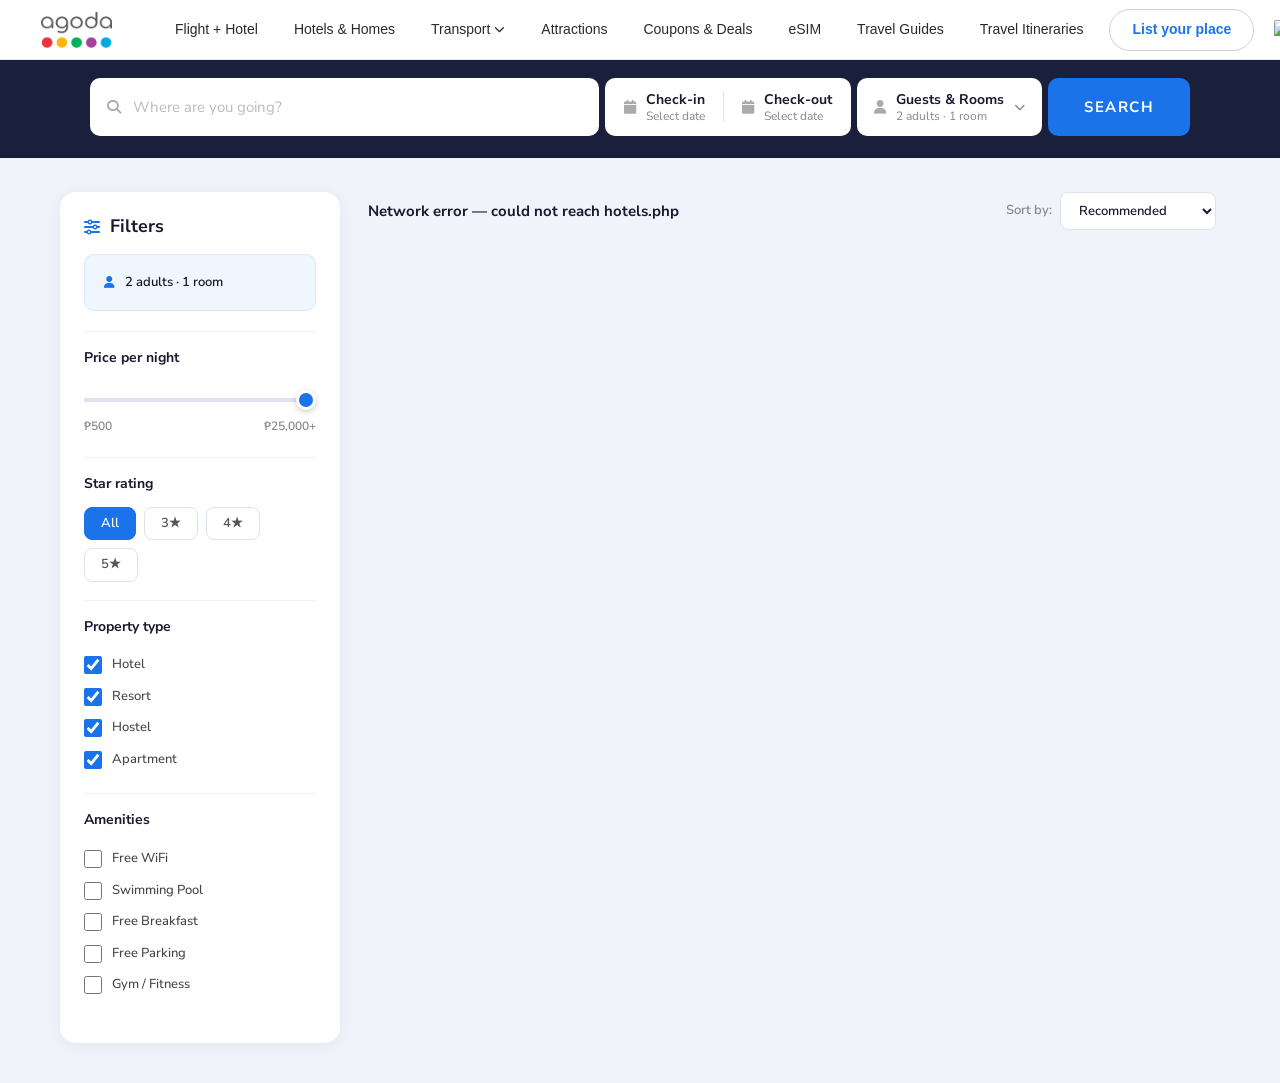
==== commit 8a267919: "Add files via upload" ====
--- a/AGODA CODE/hotel.html
+++ b/AGODA CODE/hotel.html
@@ -1,255 +1,299 @@
 <!DOCTYPE html>
 <html lang="en">
+
 <head>
   <meta charset="UTF-8" />
-  <meta name="viewport" content="width=device-width, initial-scale=1.0"/>
+  <meta name="viewport" content="width=device-width, initial-scale=1.0" />
   <title>Hotels – Agoda</title>
-  <meta name="description" content="Search and compare the best hotel deals. Find your perfect stay with Agoda."/>
+  <meta name="description" content="Search and compare the best hotel deals. Find your perfect stay with Agoda." />
   <!-- Google Fonts -->
-  <link href="https://fonts.googleapis.com/css2?family=DM+Sans:wght@300;400;500;600;700&family=Playfair+Display:wght@700&display=swap" rel="stylesheet"/>
+  <link
+    href="https://fonts.googleapis.com/css2?family=DM+Sans:wght@300;400;500;600;700&family=Playfair+Display:wght@700&display=swap"
+    rel="stylesheet" />
   <!-- Bootstrap CSS -->
-  <link href="https://cdn.jsdelivr.net/npm/bootstrap@5.3.3/dist/css/bootstrap.min.css" rel="stylesheet"/>
+  <link href="https://cdn.jsdelivr.net/npm/bootstrap@5.3.3/dist/css/bootstrap.min.css" rel="stylesheet" />
   <!-- Font Awesome -->
-  <link href="https://cdnjs.cloudflare.com/ajax/libs/font-awesome/6.5.0/css/all.min.css" rel="stylesheet"/>
+  <link href="https://cdnjs.cloudflare.com/ajax/libs/font-awesome/6.5.0/css/all.min.css" rel="stylesheet" />
   <!-- Custom CSS -->
-  <link rel="stylesheet" href="style.css"/>
-  <link rel="stylesheet" href="hotel.css"/>
-  <link rel="stylesheet" href="search.css"/>
+  <link rel="stylesheet" href="style.css" />
+  <link rel="stylesheet" href="hotel.css" />
+  <link rel="stylesheet" href="search.css" />
+  <link rel="stylesheet" href="rooms-modal.css" />
 </head>
+
 <body>
 
-<!-- ===== NAVBAR ===== -->
-<nav class="top-nav">
-  <div class="nav-inner">
-    <div class="logo-wrap">
-      <a href="index.html">
-        <img src="Agoda_logo_2019.svg.png" alt="logo" width="71" height="36">
-      </a>
+  <!-- ===== NAVBAR ===== -->
+  <nav class="top-nav">
+    <div class="nav-inner">
+      <div class="logo-wrap">
+        <a href="index.html">
+          <img src="Agoda_logo_2019.svg.png" alt="logo" width="71" height="36">
+        </a>
+      </div>
+      <div class="nav-links">
+        <a href="#">Flight + Hotel</a>
+        <a href="#">Hotels &amp; Homes</a>
+        <a href="#">Transport <i class="fa fa-chevron-down fa-xs"></i></a>
+        <a href="#">Attractions</a>
+        <a href="#">Coupons &amp; Deals</a>
+        <a href="#">eSIM</a>
+        <a href="#">Travel Guides</a>
+        <a href="#">Travel Itineraries</a>
+      </div>
+      <div class="nav-right">
+      </div>
     </div>
-    <div class="nav-links">
-      <a href="#">Flight + Hotel</a>
-      <a href="#">Hotels &amp; Homes</a>
-      <a href="#">Transport <i class="fa fa-chevron-down fa-xs"></i></a>
-      <a href="#">Attractions</a>
-      <a href="#">Coupons &amp; Deals</a>
-      <a href="#">eSIM</a>
-      <a href="#">Travel Guides</a>
-      <a href="#">Travel Itineraries</a>
+  </nav>
+
+
+  <!-- ===== SEARCH BAR ===== -->
+  <div class="search-bar-wrap">
+    <div class="search-bar">
+
+      <!-- Destination with Agoda-style dropdown -->
+      <div class="search-field search-destination hotel-dest-field">
+        <div class="hotel-dest-wrap">
+          <div class="search-trigger hotel-search-trigger">
+            <div class="search-trigger-inner">
+              <i class="fa fa-search search-trigger-icon"></i>
+              <input type="text" class="search-trigger-input" id="searchInput" placeholder="Where are you going?"
+                autocomplete="off" />
+            </div>
+          </div>
+          <!-- Dropdown -->
+          <div class="search-dropdown" id="searchDropdown">
+            <div class="search-section" id="recentSection" style="display:none;">
+              <p class="search-section-title">Recent search</p>
+              <div class="recent-item" id="recentItem" onclick="useRecent()">
+                <div class="recent-left">
+                  <i class="fa fa-clock-rotate-left recent-icon"></i>
+                  <div class="recent-item-info">
+                    <p class="recent-city" id="recentCity">—</p>
+                    <p class="recent-dates" id="recentDates">—</p>
+                  </div>
+                </div>
+                <div class="recent-guests"><i class="fa fa-user"></i><span id="recentGuests">2</span></div>
+              </div>
+            </div>
+            <div class="search-section" id="citySection" style="display:none;">
+              <p class="search-section-label">City</p>
+              <div class="search-results-list" id="cityResults"></div>
+            </div>
+            <div class="search-columns" id="columnsSection" style="display:none;"></div>
+            <div class="search-popular" id="popularSection">
+              <p class="search-section-title">Popular destinations</p>
+              <div class="popular-list" id="popularList"></div>
+            </div>
+          </div><!-- /search-dropdown -->
+        </div><!-- /hotel-dest-wrap -->
+      </div><!-- /search-destination -->
+
+      <div class="search-divider"></div>
+
+      <!-- Check-in & Check-out combined -->
+      <div class="search-field search-dates-combined">
+        <!-- Check-in -->
+        <div class="date-half" onclick="document.getElementById('checkinDate').showPicker()">
+          <i class="fa fa-calendar search-icon"></i>
+          <div class="search-date-text">
+            <span class="search-date-label" id="checkinLabel">Check-in</span>
+            <span class="search-date-day" id="checkinDay">Select date</span>
+          </div>
+          <input type="date" id="checkinDate" class="hidden-date" />
+        </div>
+
+        <!-- Divider line -->
+        <div class="date-inner-divider"></div>
+
+        <!-- Check-out -->
+        <div class="date-half" onclick="document.getElementById('checkoutDate').showPicker()">
+          <i class="fa fa-calendar search-icon"></i>
+          <div class="search-date-text">
+            <span class="search-date-label" id="checkoutLabel">Check-out</span>
+            <span class="search-date-day" id="checkoutDay">Select date</span>
+          </div>
+          <input type="date" id="checkoutDate" class="hidden-date" />
+        </div>
+      </div>
+
+      <div class="search-divider"></div>
+
+      <!-- Guests -->
+      <div class="search-field search-guests" id="guestsField">
+        <i class="fa fa-user search-icon"></i>
+        <div class="search-date-text">
+          <span class="search-date-label">Guests & Rooms</span>
+          <span class="search-date-day" id="guestSummary">2 adults · 1 room</span>
+        </div>
+        <i class="fa fa-chevron-down" style="font-size:11px; color:#888;"></i>
+
+        <!-- Guests dropdown -->
+        <div class="guests-dropdown" id="guestsDropdown">
+          <div class="guest-row">
+            <span>Adults</span>
+            <div class="guest-counter">
+              <button onclick="changeGuestHotel('adults', -1)">−</button>
+              <span id="adultsCount">2</span>
+              <button onclick="changeGuestHotel('adults', 1)">+</button>
+            </div>
+          </div>
+          <div class="guest-row">
+            <span>Children</span>
+            <div class="guest-counter">
+              <button onclick="changeGuestHotel('children', -1)">−</button>
+              <span id="childrenCount">0</span>
+              <button onclick="changeGuestHotel('children', 1)">+</button>
+            </div>
+          </div>
+          <div class="guest-row">
+            <span>Rooms</span>
+            <div class="guest-counter">
+              <button onclick="changeGuestHotel('rooms', -1)">−</button>
+              <span id="roomsCount">1</span>
+              <button onclick="changeGuestHotel('rooms', 1)">+</button>
+            </div>
+          </div>
+          <button class="guests-done" onclick="closeGuestsDropdown()">Done</button>
+        </div>
+      </div>
+
+      <!-- Search Button -->
+      <button class="search-btn" id="hotelSearchBtn">SEARCH</button>
+
     </div>
-    <div class="nav-right">
+  </div>
+
+
+  <!-- ===== MAIN CONTENT ===== -->
+  <div class="hotel-page-layout">
+
+    <!-- ── LEFT: FILTERS SIDEBAR ── -->
+    <aside class="filters-sidebar" id="filtersSidebar">
+      <h3 class="filters-title"><i class="fa fa-sliders"></i> Filters</h3>
+
+      <!-- Search summary -->
+      <div class="filter-search-summary" id="filterSearchSummary"></div>
+
+      <!-- Price Range -->
+      <div class="filter-group">
+        <h4 class="filter-group-title">Price per night</h4>
+        <div class="price-range-wrap">
+          <input type="range" id="priceRange" min="500" max="25000" value="25000" step="500" />
+          <div class="price-range-labels">
+            <span>₱500</span>
+            <span id="priceRangeValue">₱25,000+</span>
+          </div>
+        </div>
+      </div>
+
+      <!-- Star Rating -->
+      <div class="filter-group">
+        <h4 class="filter-group-title">Star rating</h4>
+        <div class="star-filter-row" id="starFilterRow">
+          <button class="star-filter-btn active" data-stars="0">All</button>
+          <button class="star-filter-btn" data-stars="3">3★</button>
+          <button class="star-filter-btn" data-stars="4">4★</button>
+          <button class="star-filter-btn" data-stars="5">5★</button>
+        </div>
+      </div>
+
+      <!-- Property Type -->
+      <div class="filter-group">
+        <h4 class="filter-group-title">Property type</h4>
+        <label class="filter-check"><input type="checkbox" value="Hotel" checked /> Hotel</label>
+        <label class="filter-check"><input type="checkbox" value="Resort" checked /> Resort</label>
+        <label class="filter-check"><input type="checkbox" value="Hostel" checked /> Hostel</label>
+        <label class="filter-check"><input type="checkbox" value="Apartment" checked /> Apartment</label>
+      </div>
+
+      <!-- Amenities -->
+      <div class="filter-group">
+        <h4 class="filter-group-title">Amenities</h4>
+        <label class="filter-check"><input type="checkbox" value="wifi" /> Free WiFi</label>
+        <label class="filter-check"><input type="checkbox" value="pool" /> Swimming Pool</label>
+        <label class="filter-check"><input type="checkbox" value="breakfast" /> Free Breakfast</label>
+        <label class="filter-check"><input type="checkbox" value="parking" /> Free Parking</label>
+        <label class="filter-check"><input type="checkbox" value="gym" /> Gym / Fitness</label>
+      </div>
+    </aside>
+
+    <!-- ── RIGHT: HOTEL LISTINGS ── -->
+    <main class="hotel-listings-main">
+      <!-- Sort bar -->
+      <div class="sort-bar">
+        <div class="results-count" id="resultsCount">Loading hotels...</div>
+        <div class="sort-options">
+          <label class="sort-label">Sort by:</label>
+          <select id="sortSelect" class="sort-select">
+            <option value="recommended">Recommended</option>
+            <option value="price-low">Price: Low to High</option>
+            <option value="price-high">Price: High to Low</option>
+            <option value="rating">Guest Rating</option>
+            <option value="stars">Star Rating</option>
+          </select>
+        </div>
+      </div>
+
+      <!-- Hotel cards container -->
+      <div class="hotel-cards-list" id="hotelCardsList">
+        <!-- Cards rendered by JS -->
+      </div>
+
+      <!-- No results message -->
+      <div class="no-results" id="noResults" style="display:none;">
+        <i class="fa fa-search"></i>
+        <h3>No hotels found</h3>
+        <p>Try adjusting your filters or search for a different destination.</p>
+      </div>
+    </main>
+
+  </div>
+
+
+  <!-- ===== ROOMS MODAL ===== -->
+  <div class="rooms-modal-overlay" id="roomsModalOverlay">
+    <div class="rooms-modal" id="roomsModal">
+
+      <!-- Header -->
+      <div class="rooms-modal-header">
+        <button class="rooms-modal-close" id="roomsModalClose" title="Close">
+          <i class="fa fa-xmark"></i>
+        </button>
+        <h2 class="rooms-modal-hotel-name" id="modalHotelName">Hotel Name</h2>
+        <div class="rooms-modal-hotel-meta" id="modalHotelMeta">
+          <!-- filled by JS -->
+        </div>
+        <div class="rooms-modal-stay-info" id="modalStayInfo">
+          <!-- filled by JS -->
+        </div>
+      </div>
+
+      <!-- Body -->
+      <div class="rooms-modal-body">
+        <p class="rooms-section-label">
+          <i class="fa fa-door-open"></i> Available Rooms
+        </p>
+        <div class="rooms-list" id="roomsList">
+          <!-- filled by JS -->
+        </div>
+      </div>
+
     </div>
   </div>
-</nav>
-
-
-<!-- ===== SEARCH BAR ===== -->
-<div class="search-bar-wrap">
-  <div class="search-bar">
-
-    <!-- Destination with Agoda-style dropdown -->
-    <div class="search-field search-destination hotel-dest-field">
-      <div class="hotel-dest-wrap">
-        <div class="search-trigger hotel-search-trigger">
-          <div class="search-trigger-inner">
-            <i class="fa fa-search search-trigger-icon"></i>
-            <input type="text" class="search-trigger-input" id="searchInput"
-              placeholder="Where are you going?" autocomplete="off"/>
-          </div>
-        </div>
-        <!-- Dropdown -->
-        <div class="search-dropdown" id="searchDropdown">
-          <div class="search-section" id="recentSection" style="display:none;">
-            <p class="search-section-title">Recent search</p>
-            <div class="recent-item" id="recentItem" onclick="useRecent()">
-              <div class="recent-left">
-                <i class="fa fa-clock-rotate-left recent-icon"></i>
-                <div class="recent-item-info">
-                  <p class="recent-city" id="recentCity">—</p>
-                  <p class="recent-dates" id="recentDates">—</p>
-                </div>
-              </div>
-              <div class="recent-guests"><i class="fa fa-user"></i><span id="recentGuests">2</span></div>
-            </div>
-          </div>
-          <div class="search-section" id="citySection" style="display:none;">
-            <p class="search-section-label">City</p>
-            <div class="search-results-list" id="cityResults"></div>
-          </div>
-          <div class="search-columns" id="columnsSection" style="display:none;"></div>
-          <div class="search-popular" id="popularSection">
-            <p class="search-section-title">Popular destinations</p>
-            <div class="popular-list" id="popularList"></div>
-          </div>
-        </div><!-- /search-dropdown -->
-      </div><!-- /hotel-dest-wrap -->
-    </div><!-- /search-destination -->
-
-    <div class="search-divider"></div>
-
-    <!-- Check-in & Check-out combined -->
-    <div class="search-field search-dates-combined">
-      <!-- Check-in -->
-      <div class="date-half" onclick="document.getElementById('checkinDate').showPicker()">
-        <i class="fa fa-calendar search-icon"></i>
-        <div class="search-date-text">
-          <span class="search-date-label" id="checkinLabel">Check-in</span>
-          <span class="search-date-day" id="checkinDay">Select date</span>
-        </div>
-        <input type="date" id="checkinDate" class="hidden-date"/>
-      </div>
-
-      <!-- Divider line -->
-      <div class="date-inner-divider"></div>
-
-      <!-- Check-out -->
-      <div class="date-half" onclick="document.getElementById('checkoutDate').showPicker()">
-        <i class="fa fa-calendar search-icon"></i>
-        <div class="search-date-text">
-          <span class="search-date-label" id="checkoutLabel">Check-out</span>
-          <span class="search-date-day" id="checkoutDay">Select date</span>
-        </div>
-        <input type="date" id="checkoutDate" class="hidden-date"/>
-      </div>
-    </div>
-
-    <div class="search-divider"></div>
-
-    <!-- Guests -->
-    <div class="search-field search-guests" id="guestsField">
-      <i class="fa fa-user search-icon"></i>
-      <div class="search-date-text">
-        <span class="search-date-label">Guests & Rooms</span>
-        <span class="search-date-day" id="guestSummary">2 adults · 1 room</span>
-      </div>
-      <i class="fa fa-chevron-down" style="font-size:11px; color:#888;"></i>
-
-      <!-- Guests dropdown -->
-      <div class="guests-dropdown" id="guestsDropdown">
-        <div class="guest-row">
-          <span>Adults</span>
-          <div class="guest-counter">
-            <button onclick="changeGuestHotel('adults', -1)">−</button>
-            <span id="adultsCount">2</span>
-            <button onclick="changeGuestHotel('adults', 1)">+</button>
-          </div>
-        </div>
-        <div class="guest-row">
-          <span>Children</span>
-          <div class="guest-counter">
-            <button onclick="changeGuestHotel('children', -1)">−</button>
-            <span id="childrenCount">0</span>
-            <button onclick="changeGuestHotel('children', 1)">+</button>
-          </div>
-        </div>
-        <div class="guest-row">
-          <span>Rooms</span>
-          <div class="guest-counter">
-            <button onclick="changeGuestHotel('rooms', -1)">−</button>
-            <span id="roomsCount">1</span>
-            <button onclick="changeGuestHotel('rooms', 1)">+</button>
-          </div>
-        </div>
-        <button class="guests-done" onclick="closeGuestsDropdown()">Done</button>
-      </div>
-    </div>
-
-    <!-- Search Button -->
-    <button class="search-btn" id="hotelSearchBtn">SEARCH</button>
-
-  </div>
-</div>
-
-
-<!-- ===== MAIN CONTENT ===== -->
-<div class="hotel-page-layout">
-
-  <!-- ── LEFT: FILTERS SIDEBAR ── -->
-  <aside class="filters-sidebar" id="filtersSidebar">
-    <h3 class="filters-title"><i class="fa fa-sliders"></i> Filters</h3>
-
-    <!-- Search summary -->
-    <div class="filter-search-summary" id="filterSearchSummary"></div>
-
-    <!-- Price Range -->
-    <div class="filter-group">
-      <h4 class="filter-group-title">Price per night</h4>
-      <div class="price-range-wrap">
-        <input type="range" id="priceRange" min="500" max="25000" value="25000" step="500"/>
-        <div class="price-range-labels">
-          <span>₱500</span>
-          <span id="priceRangeValue">₱25,000+</span>
-        </div>
-      </div>
-    </div>
-
-    <!-- Star Rating -->
-    <div class="filter-group">
-      <h4 class="filter-group-title">Star rating</h4>
-      <div class="star-filter-row" id="starFilterRow">
-        <button class="star-filter-btn active" data-stars="0">All</button>
-        <button class="star-filter-btn" data-stars="3">3★</button>
-        <button class="star-filter-btn" data-stars="4">4★</button>
-        <button class="star-filter-btn" data-stars="5">5★</button>
-      </div>
-    </div>
-
-    <!-- Property Type -->
-    <div class="filter-group">
-      <h4 class="filter-group-title">Property type</h4>
-      <label class="filter-check"><input type="checkbox" value="Hotel" checked/> Hotel</label>
-      <label class="filter-check"><input type="checkbox" value="Resort" checked/> Resort</label>
-      <label class="filter-check"><input type="checkbox" value="Hostel" checked/> Hostel</label>
-      <label class="filter-check"><input type="checkbox" value="Apartment" checked/> Apartment</label>
-    </div>
-
-    <!-- Amenities -->
-    <div class="filter-group">
-      <h4 class="filter-group-title">Amenities</h4>
-      <label class="filter-check"><input type="checkbox" value="wifi"/> Free WiFi</label>
-      <label class="filter-check"><input type="checkbox" value="pool"/> Swimming Pool</label>
-      <label class="filter-check"><input type="checkbox" value="breakfast"/> Free Breakfast</label>
-      <label class="filter-check"><input type="checkbox" value="parking"/> Free Parking</label>
-      <label class="filter-check"><input type="checkbox" value="gym"/> Gym / Fitness</label>
-    </div>
-  </aside>
-
-  <!-- ── RIGHT: HOTEL LISTINGS ── -->
-  <main class="hotel-listings-main">
-    <!-- Sort bar -->
-    <div class="sort-bar">
-      <div class="results-count" id="resultsCount">Loading hotels...</div>
-      <div class="sort-options">
-        <label class="sort-label">Sort by:</label>
-        <select id="sortSelect" class="sort-select">
-          <option value="recommended">Recommended</option>
-          <option value="price-low">Price: Low to High</option>
-          <option value="price-high">Price: High to Low</option>
-          <option value="rating">Guest Rating</option>
-          <option value="stars">Star Rating</option>
-        </select>
-      </div>
-    </div>
-
-    <!-- Hotel cards container -->
-    <div class="hotel-cards-list" id="hotelCardsList">
-      <!-- Cards rendered by JS -->
-    </div>
-
-    <!-- No results message -->
-    <div class="no-results" id="noResults" style="display:none;">
-      <i class="fa fa-search"></i>
-      <h3>No hotels found</h3>
-      <p>Try adjusting your filters or search for a different destination.</p>
-    </div>
-  </main>
-
-</div>
-
-
-<!-- Bootstrap JS -->
-<script src="https://cdn.jsdelivr.net/npm/bootstrap@5.3.3/dist/js/bootstrap.bundle.min.js"></script>
-<script src="navbar.js"></script>
-<script src="search.js"></script>
-<script src="hotel.js"></script>
+
+  <!-- Confirmation Toast -->
+  <div class="room-toast" id="roomToast">
+    <i class="fa fa-circle-check" style="margin-right:8px; color:#4ade80;"></i>
+    <span id="roomToastMsg">Room selected!</span>
+  </div>
+
+  <!-- Bootstrap JS -->
+  <script src="https://cdn.jsdelivr.net/npm/bootstrap@5.3.3/dist/js/bootstrap.bundle.min.js"></script>
+  <script src="navbar.js"></script>
+  <script src="search.js"></script>
+  <script src="hotel.js"></script>
+  <script src="rooms-modal.js"></script>
 </body>
+
 </html>
--- a/AGODA CODE/search.css
+++ b/AGODA CODE/search.css
@@ -477,10 +477,12 @@
   margin-bottom: 6px;
   border: 1.5px solid #e8edf5;
 }
+
 .result-all-country:hover {
   background: #eef2ff;
   border-color: #c5d4f8;
 }
+
 .result-all-icon {
   width: 44px;
   height: 44px;
@@ -500,6 +502,7 @@
   align-items: center;
   gap: 8px;
 }
+
 .result-group-all {
   margin-left: auto;
   font-size: 11px;
@@ -512,6 +515,7 @@
   border-radius: 4px;
   transition: background 0.15s;
 }
+
 .result-group-all:hover {
   background: #e8f0fe;
 }
--- a/AGODA CODE/rooms-modal.css
+++ b/AGODA CODE/rooms-modal.css
@@ -0,0 +1,447 @@
+/* =============================================================
+   ROOMS MODAL OVERLAY
+   ============================================================= */
+.rooms-modal-overlay {
+    display: none;
+    position: fixed;
+    inset: 0;
+    background: rgba(15, 20, 50, 0.55);
+    backdrop-filter: blur(3px);
+    z-index: 9999;
+    align-items: flex-start;
+    justify-content: center;
+    padding: 30px 16px 40px;
+    overflow-y: auto;
+    animation: modalFadeIn 0.2s ease;
+}
+
+.rooms-modal-overlay.open {
+    display: flex;
+}
+
+@keyframes modalFadeIn {
+    from {
+        opacity: 0;
+    }
+
+    to {
+        opacity: 1;
+    }
+}
+
+/* =============================================================
+   MODAL BOX
+   ============================================================= */
+.rooms-modal {
+    background: #ffffff;
+    border-radius: 20px;
+    width: 100%;
+    max-width: 860px;
+    box-shadow: 0 24px 64px rgba(0, 0, 0, 0.22);
+    animation: modalSlideUp 0.28s cubic-bezier(0.34, 1.56, 0.64, 1);
+    overflow: hidden;
+}
+
+@keyframes modalSlideUp {
+    from {
+        opacity: 0;
+        transform: translateY(32px);
+    }
+
+    to {
+        opacity: 1;
+        transform: translateY(0);
+    }
+}
+
+/* =============================================================
+   MODAL HEADER
+   ============================================================= */
+.rooms-modal-header {
+    background: linear-gradient(135deg, #1a1f3c 0%, #1a56db 100%);
+    padding: 24px 28px 20px;
+    position: relative;
+    color: #fff;
+}
+
+.rooms-modal-close {
+    position: absolute;
+    top: 18px;
+    right: 20px;
+    width: 36px;
+    height: 36px;
+    border-radius: 50%;
+    border: 1.5px solid rgba(255, 255, 255, 0.35);
+    background: rgba(255, 255, 255, 0.12);
+    color: #fff;
+    font-size: 16px;
+    cursor: pointer;
+    display: flex;
+    align-items: center;
+    justify-content: center;
+    transition: background 0.15s, transform 0.15s;
+}
+
+.rooms-modal-close:hover {
+    background: rgba(255, 255, 255, 0.25);
+    transform: scale(1.08);
+}
+
+.rooms-modal-hotel-name {
+    font-family: 'Playfair Display', serif;
+    font-size: 1.4rem;
+    font-weight: 700;
+    margin: 0 0 4px;
+    color: #fff;
+}
+
+.rooms-modal-hotel-meta {
+    font-family: 'Nunito Sans', sans-serif;
+    font-size: 13px;
+    color: rgba(255, 255, 255, 0.78);
+    display: flex;
+    align-items: center;
+    gap: 12px;
+    flex-wrap: wrap;
+}
+
+.rooms-modal-hotel-meta span {
+    display: flex;
+    align-items: center;
+    gap: 5px;
+}
+
+.rooms-modal-stay-info {
+    display: flex;
+    align-items: center;
+    gap: 14px;
+    margin-top: 14px;
+    background: rgba(255, 255, 255, 0.1);
+    border-radius: 10px;
+    padding: 10px 14px;
+    flex-wrap: wrap;
+}
+
+.rooms-stay-item {
+    font-family: 'Nunito Sans', sans-serif;
+    font-size: 13px;
+    color: rgba(255, 255, 255, 0.88);
+    display: flex;
+    align-items: center;
+    gap: 6px;
+}
+
+.rooms-stay-item i {
+    font-size: 12px;
+    color: rgba(255, 255, 255, 0.65);
+}
+
+/* =============================================================
+   MODAL BODY
+   ============================================================= */
+.rooms-modal-body {
+    padding: 24px 28px 28px;
+}
+
+.rooms-section-label {
+    font-family: 'Nunito Sans', sans-serif;
+    font-size: 15px;
+    font-weight: 700;
+    color: #1a1a2e;
+    margin-bottom: 16px;
+    display: flex;
+    align-items: center;
+    gap: 8px;
+}
+
+.rooms-section-label i {
+    color: #1a56db;
+    font-size: 14px;
+}
+
+/* =============================================================
+   ROOM CARDS
+   ============================================================= */
+.rooms-list {
+    display: flex;
+    flex-direction: column;
+    gap: 16px;
+}
+
+.room-card {
+    display: flex;
+    border: 1.5px solid #e2e8f0;
+    border-radius: 14px;
+    overflow: hidden;
+    transition: border-color 0.2s, box-shadow 0.2s, transform 0.2s;
+    background: #fff;
+}
+
+.room-card:hover {
+    border-color: #1a56db;
+    box-shadow: 0 8px 24px rgba(26, 86, 219, 0.1);
+    transform: translateY(-2px);
+}
+
+/* ── Room image ── */
+.room-card-img-wrap {
+    width: 200px;
+    min-height: 160px;
+    flex-shrink: 0;
+    position: relative;
+    overflow: hidden;
+    background: #f0f4f8;
+}
+
+.room-card-img {
+    width: 100%;
+    height: 100%;
+    object-fit: cover;
+    transition: transform 0.4s ease;
+}
+
+.room-card:hover .room-card-img {
+    transform: scale(1.05);
+}
+
+.room-card-img-placeholder {
+    width: 100%;
+    height: 100%;
+    min-height: 160px;
+    display: flex;
+    align-items: center;
+    justify-content: center;
+    flex-direction: column;
+    gap: 8px;
+    color: #b0bec5;
+    font-size: 13px;
+    font-family: 'Nunito Sans', sans-serif;
+}
+
+.room-card-img-placeholder i {
+    font-size: 32px;
+    color: #cfd8e3;
+}
+
+.room-badge {
+    position: absolute;
+    top: 10px;
+    left: 10px;
+    background: #1a56db;
+    color: #fff;
+    font-family: 'Nunito Sans', sans-serif;
+    font-size: 10px;
+    font-weight: 800;
+    padding: 3px 9px;
+    border-radius: 4px;
+    letter-spacing: 0.4px;
+    text-transform: uppercase;
+}
+
+.room-badge.best-value {
+    background: #16a34a;
+}
+
+.room-badge.popular {
+    background: #d97706;
+}
+
+.room-badge.last-rooms {
+    background: #dc2626;
+}
+
+/* ── Room body ── */
+.room-card-body {
+    flex: 1;
+    padding: 16px 18px;
+    display: flex;
+    flex-direction: column;
+    justify-content: space-between;
+    min-width: 0;
+}
+
+.room-card-name {
+    font-family: 'Nunito Sans', sans-serif;
+    font-size: 16px;
+    font-weight: 700;
+    color: #1a1a2e;
+    margin: 0 0 6px;
+}
+
+.room-card-detail-row {
+    display: flex;
+    align-items: center;
+    gap: 14px;
+    flex-wrap: wrap;
+    margin-bottom: 8px;
+}
+
+.room-detail-item {
+    font-family: 'Nunito Sans', sans-serif;
+    font-size: 12.5px;
+    color: #555;
+    display: flex;
+    align-items: center;
+    gap: 5px;
+}
+
+.room-detail-item i {
+    color: #1a56db;
+    font-size: 11px;
+}
+
+.room-amenities-row {
+    display: flex;
+    flex-wrap: wrap;
+    gap: 6px;
+    margin-top: 4px;
+}
+
+.room-amenity-tag {
+    font-family: 'Nunito Sans', sans-serif;
+    font-size: 11.5px;
+    color: #444;
+    background: #f0f4f8;
+    border-radius: 6px;
+    padding: 3px 9px;
+    display: flex;
+    align-items: center;
+    gap: 4px;
+}
+
+.room-amenity-tag i {
+    color: #1a56db;
+    font-size: 10px;
+}
+
+/* ── Room footer ── */
+.room-card-footer {
+    display: flex;
+    align-items: flex-end;
+    justify-content: space-between;
+    margin-top: 12px;
+    padding-top: 10px;
+    border-top: 1px solid #f0f0f0;
+    gap: 12px;
+    flex-wrap: wrap;
+}
+
+
+.room-price-original {
+    font-family: 'Nunito Sans', sans-serif;
+    font-size: 12px;
+    color: #aaa;
+    text-decoration: line-through;
+    display: block;
+    line-height: 1.2;
+}
+
+.room-price-main {
+    font-family: 'Nunito Sans', sans-serif;
+    font-size: 22px;
+    font-weight: 800;
+    color: #1a56db;
+    line-height: 1.1;
+}
+
+.room-price-per-night {
+    font-size: 12px;
+    font-weight: 500;
+    color: #888;
+}
+
+.room-price-total {
+    font-family: 'Nunito Sans', sans-serif;
+    font-size: 12px;
+    color: #555;
+    margin-top: 2px;
+}
+
+.room-select-btn {
+    padding: 10px 22px;
+    background: #1a56db;
+    color: #fff;
+    border: none;
+    border-radius: 9px;
+    font-family: 'Nunito Sans', sans-serif;
+    font-size: 14px;
+    font-weight: 700;
+    cursor: pointer;
+    white-space: nowrap;
+    transition: background 0.15s, transform 0.1s;
+    flex-shrink: 0;
+}
+
+.room-select-btn:hover {
+    background: #1447b8;
+    transform: translateY(-1px);
+}
+
+.room-select-btn:active {
+    transform: translateY(0);
+}
+
+/* =============================================================
+   CONFIRMATION TOAST
+   ============================================================= */
+.room-toast {
+    position: fixed;
+    bottom: 28px;
+    left: 50%;
+    transform: translateX(-50%) translateY(80px);
+    background: #1a1f3c;
+    color: #fff;
+    font-family: 'Nunito Sans', sans-serif;
+    font-size: 14px;
+    font-weight: 600;
+    padding: 12px 24px;
+    border-radius: 999px;
+    box-shadow: 0 8px 24px rgba(0, 0, 0, 0.25);
+    z-index: 99999;
+    white-space: nowrap;
+    transition: transform 0.35s cubic-bezier(0.34, 1.56, 0.64, 1), opacity 0.35s;
+    opacity: 0;
+    pointer-events: none;
+}
+
+.room-toast.show {
+    transform: translateX(-50%) translateY(0);
+    opacity: 1;
+}
+
+/* =============================================================
+   RESPONSIVE
+   ============================================================= */
+@media (max-width: 640px) {
+    .rooms-modal-body {
+        padding: 16px;
+    }
+
+    .rooms-modal-header {
+        padding: 20px 16px 16px;
+    }
+
+    .room-card {
+        flex-direction: column;
+    }
+
+    .room-card-img-wrap {
+        width: 100%;
+        min-height: 180px;
+    }
+
+    .room-card-img-placeholder {
+        min-height: 180px;
+    }
+}
+
+/* =============================================================
+   ROOM AMENITIES — plain text (matches Room_Amenities TEXT column)
+   ============================================================= */
+.room-amenities-text {
+    font-family: 'Nunito Sans', sans-serif;
+    font-size: 12.5px;
+    color: #555;
+    line-height: 1.5;
+    margin: 6px 0 8px;
+}
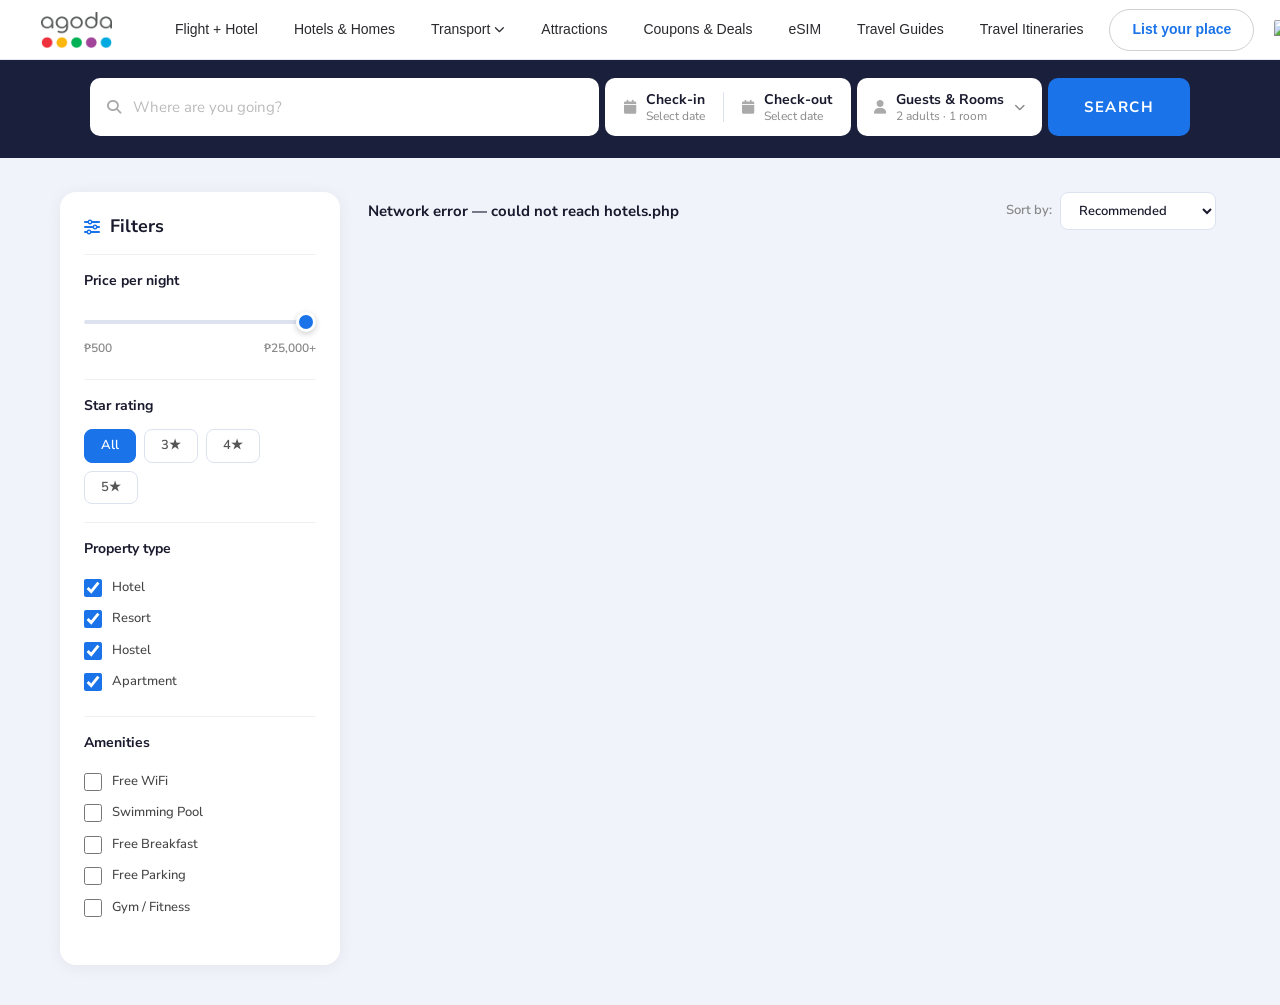
==== commit 80af44ab: "Add files via upload" ====
--- a/AGODA CODE/hotel.html
+++ b/AGODA CODE/hotel.html
@@ -20,7 +20,8 @@
   <link rel="stylesheet" href="search.css" />
   <link rel="stylesheet" href="rooms-modal.css" />
 </head>
-
+<div id="bookingConfirmOverlay" class="bcm-overlay"></div>
+  <div class="bcm-overlay" id="bookingConfirmOverlay"></div>
 <body>
 
   <!-- ===== NAVBAR ===== -->
@@ -172,9 +173,7 @@
     <aside class="filters-sidebar" id="filtersSidebar">
       <h3 class="filters-title"><i class="fa fa-sliders"></i> Filters</h3>
 
-      <!-- Search summary -->
-      <div class="filter-search-summary" id="filterSearchSummary"></div>
-
+    
       <!-- Price Range -->
       <div class="filter-group">
         <h4 class="filter-group-title">Price per night</h4>
--- a/AGODA CODE/style.css
+++ b/AGODA CODE/style.css
@@ -326,23 +326,27 @@
    HERO
    ============================================================= */
 .hero {
-  background: var(--agoda-hero-bg);
+  background: none;
   padding: 25px 0 10px;
   position: relative;
   overflow: visible;
   min-height: 480px;
-  margin: 0 375px;
-}
-
-.hero-skyline {
+  margin: 0;
+  width: 100%;
+}
+
+.hero::before {
+  content: '';
   position: absolute;
-  bottom: 0; left: 0; right: 0;
-  height: 140px;
-  pointer-events: none;
-  overflow: hidden;
-}
-
-.hero-skyline svg { width: 100%; height: 100%; }
+  top: 0;
+  left: 0;
+  right: 0;
+  height: 55%;          /* ← only top 55% has the purple bg */
+  background: url('background.png') center top / cover no-repeat;
+  background-color: #7b85b8;
+  z-index: 0;
+  border-radius: 0 0 30px 30px;
+}
 
 .hero-title {
   font-family: "Helvetica Neue", Helvetica, Arial, sans-serif;
@@ -365,22 +369,21 @@
   z-index: 3;
   margin: 0 auto;
   padding: 0 20px;
+  max-width: 1100px;  /* ← keeps UI contained in center */
 }
 
 /* ── Tabs ── */
 .search-tabs {
   list-style: none;
   margin: 0 10% -10px;
-  padding: 0 50px;
   background: #fff;
   border-radius: 12px;
   display: flex;
-  align-items: stretch;
-  height: 48px;
+  height: 49px;
   position: relative;
   z-index: 2;
   box-shadow: 0 2px 8px rgba(0,0,0,0.06);
-  gap: 10px;
+  gap: 5px;
 }
 
 .stab {
@@ -394,12 +397,12 @@
   display: flex;
   align-items: center;
   gap: 6px;
-  padding: 0 14px;
-  height: 48px;
+  padding: 0 13px;
+  height: 49px;
 }
 
 .stab-inner i    { font-size: 14px; color: #2A2A2E; flex-shrink: 0; }
-.stab-inner span { font-family: "Helvetica Neue", Helvetica, Arial, sans-serif; font-size: 14px; font-weight: 500; color: #6b7280; white-space: nowrap; }
+.stab-inner span { font-family: "Helvetica Neue", Helvetica, Arial, sans-serif; font-size: 16px; font-weight: 500; color: #6b7280; white-space: nowrap; }
 
 .stab.active { border-bottom-color: #5392F9; }
 .stab.active .stab-inner i,
@@ -435,7 +438,7 @@
 .stay-toggle button.active { border-color: var(--agoda-blue); color: var(--agoda-blue); background: #e8f0fe; }
 
 /* ── Destination Input ── */
-.search-input-wrap { position: relative; margin-bottom: 10px; }
+.search-input-wrap { position: relative; margin-bottom: 14px; }
 
 .search-input-wrap i {
   position: absolute;
@@ -576,8 +579,8 @@
 .add-flight {
   color: var(--agoda-blue);
   font-family: "Helvetica Neue", Helvetica, Arial, sans-serif;
-  font-size: 13px;
-  font-weight: 500;
+  font-size: 16px;
+  font-weight: 700;
   cursor: pointer;
   display: inline-flex;
   align-items: center;
@@ -901,13 +904,13 @@
 /* =============================================================
    TOP DESTINATIONS SECTION
    ============================================================= */
-.section-wrap { max-width: 1100px; margin: 60px auto 40px; padding: 0 20px; }
+.section-wrap { max-width: 1050px; margin: 0 auto 40px; padding: 0 20px; }
 
 .section-title {
-  font-family: 'Playfair Display', serif;
-  font-size: 1.6rem;
+  font-family: "Helvetica Neue", Helvetica, Arial, sans-serif;
+  font-size: 25px;
   font-weight: 700;
-  color: #1a1a2e;
+  color: #252C38;
   margin-bottom: 24px;
 }
 
@@ -959,6 +962,37 @@
   animation: bounce 2s infinite;
 }
 
+
+/* ── Search Validation Toast ── */
+.search-toast {
+  position: fixed;
+  top: 80px;
+  left: 50%;
+  transform: translateX(-50%);
+  background: #ff4d4f;
+  color: #fff;
+  padding: 14px 28px;
+  border-radius: 10px;
+  font-family: "Helvetica Neue", Helvetica, Arial, sans-serif;
+  font-size: 15px;
+  font-weight: 600;
+  box-shadow: 0 4px 20px rgba(0,0,0,0.18);
+  z-index: 9999;
+  opacity: 0;
+  transition: opacity 0.3s ease;
+  pointer-events: none;
+  display: flex;
+  align-items: center;
+  gap: 10px;
+}
+
+.search-toast.show { opacity: 1; }
+
+.search-input-error {
+  border: 2px solid #ff4d4f !important;
+  box-shadow: 0 0 0 3px rgba(255,77,79,0.15) !important;
+}
+
 @keyframes bounce {
   0%, 100% { transform: translateY(0); }
   50%       { transform: translateY(-4px); }
--- a/AGODA CODE/hotel.css
+++ b/AGODA CODE/hotel.css
@@ -1009,4 +1009,201 @@
   z-index: 9999;
   min-width: 380px;
   font-family: 'Nunito Sans', sans-serif;
+}
+
+/* ── Booking Confirm Overlay ── */
+.bcm-overlay {
+  display: none;
+  position: fixed;
+  inset: 0;
+  background: rgba(0,0,0,0.55);
+  z-index: 9999;
+  align-items: flex-start;        /* ← changed from center */
+  justify-content: center;
+  backdrop-filter: blur(3px);
+  overflow-y: auto;               /* ← added */
+  padding: 30px 16px;             /* ← added */
+}
+
+.bcm-overlay.open {
+  display: flex;
+}
+
+/* ── Modal Card ── */
+.booking-confirm-modal {
+  background: #fff;
+  border-radius: 20px;
+  width: 100%;
+  max-width: 480px;
+  margin: 20px auto;              /* ← added auto */
+  overflow: visible;              /* ← changed from hidden */
+  box-shadow: 0 24px 60px rgba(0,0,0,0.25);
+  animation: bcmSlideUp 0.28s ease;
+}
+@keyframes bcmSlideUp {
+  from { opacity: 0; transform: translateY(30px); }
+  to   { opacity: 1; transform: translateY(0); }
+}
+
+/* ── Header ── */
+.bcm-header {
+  background: linear-gradient(135deg, #1a56db, #1e429f);
+  padding: 22px 24px;
+  display: flex;
+  justify-content: space-between;
+  align-items: flex-start;
+}
+.bcm-tag {
+  font-size: 11px;
+  font-weight: 700;
+  letter-spacing: 1px;
+  text-transform: uppercase;
+  color: rgba(255,255,255,0.65);
+  margin-bottom: 4px;
+}
+.bcm-hotel-name {
+  font-size: 18px;
+  font-weight: 700;
+  color: #fff;
+  margin: 0;
+}
+.bcm-close {
+  background: rgba(255,255,255,0.15);
+  border: none;
+  color: #fff;
+  width: 32px;
+  height: 32px;
+  border-radius: 50%;
+  cursor: pointer;
+  font-size: 14px;
+  display: flex;
+  align-items: center;
+  justify-content: center;
+  flex-shrink: 0;
+}
+.bcm-close:hover { background: rgba(255,255,255,0.25); }
+
+/* ── Room Highlight ── */
+.bcm-room-highlight {
+  display: flex;
+  align-items: center;
+  gap: 14px;
+  padding: 16px 24px;
+  background: #f0f6ff;
+  border-bottom: 1px solid #e2ecfb;
+}
+.bcm-room-icon {
+  font-size: 24px;
+  color: #1a56db;
+}
+.bcm-room-type {
+  font-size: 15px;
+  font-weight: 700;
+  color: #1a1a2e;
+}
+.bcm-room-sub {
+  font-size: 12px;
+  color: #888;
+}
+
+/* ── Details Grid ── */
+.bcm-details-grid {
+  display: grid;
+  grid-template-columns: 1fr 1fr;
+  gap: 0;
+  padding: 8px 0;
+}
+.bcm-detail-item {
+  display: flex;
+  align-items: center;
+  gap: 12px;
+  padding: 12px 24px;
+  border-bottom: 1px solid #f3f4f6;
+}
+.bcm-detail-icon {
+  font-size: 15px;
+  color: #1a56db;
+  width: 18px;
+  text-align: center;
+  flex-shrink: 0;
+}
+.bcm-detail-label {
+  font-size: 11px;
+  color: #888;
+  font-weight: 600;
+  text-transform: uppercase;
+  letter-spacing: 0.5px;
+}
+.bcm-detail-value {
+  font-size: 13px;
+  font-weight: 700;
+  color: #1a1a2e;
+  margin-top: 2px;
+}
+
+/* ── Price Breakdown ── */
+.bcm-price-breakdown {
+  padding: 16px 24px;
+  background: #fafafa;
+  border-top: 1px solid #f0f0f0;
+}
+.bcm-price-row {
+  display: flex;
+  justify-content: space-between;
+  font-size: 13px;
+  color: #555;
+  margin-bottom: 8px;
+}
+.bcm-price-row--tax { color: #888; font-size: 12px; }
+.bcm-price-divider {
+  border-top: 1px dashed #ddd;
+  margin: 10px 0;
+}
+.bcm-price-row--total {
+  font-size: 16px;
+  font-weight: 800;
+  color: #1a1a2e;
+  margin-bottom: 0;
+}
+
+/* ── Actions ── */
+.bcm-actions {
+  display: flex;
+  gap: 10px;
+  padding: 16px 24px 20px;
+}
+.bcm-btn-back {
+  flex: 1;
+  padding: 12px;
+  border: 2px solid #e2e8f0;
+  background: #fff;
+  border-radius: 10px;
+  font-size: 13px;
+  font-weight: 700;
+  color: #555;
+  cursor: pointer;
+}
+.bcm-btn-back:hover { background: #f8fafc; }
+.bcm-btn-confirm {
+  flex: 2;
+  padding: 12px;
+  background: linear-gradient(135deg, #1a56db, #1e429f);
+  border: none;
+  border-radius: 10px;
+  font-size: 13px;
+  font-weight: 700;
+  color: #fff;
+  cursor: pointer;
+}
+.bcm-btn-confirm:hover { opacity: 0.9; }
+
+.booking-confirm-modal {
+  background: #fff;
+  border-radius: 20px;
+  width: 100%;
+  max-width: 480px;
+  margin: auto;
+  overflow: hidden;
+  box-shadow: 0 24px 60px rgba(0,0,0,0.25);
+  animation: bcmSlideUp 0.28s ease;
 }
--- a/AGODA CODE/rooms-modal.css
+++ b/AGODA CODE/rooms-modal.css
@@ -444,4 +444,5 @@
     color: #555;
     line-height: 1.5;
     margin: 6px 0 8px;
-}+}
+
